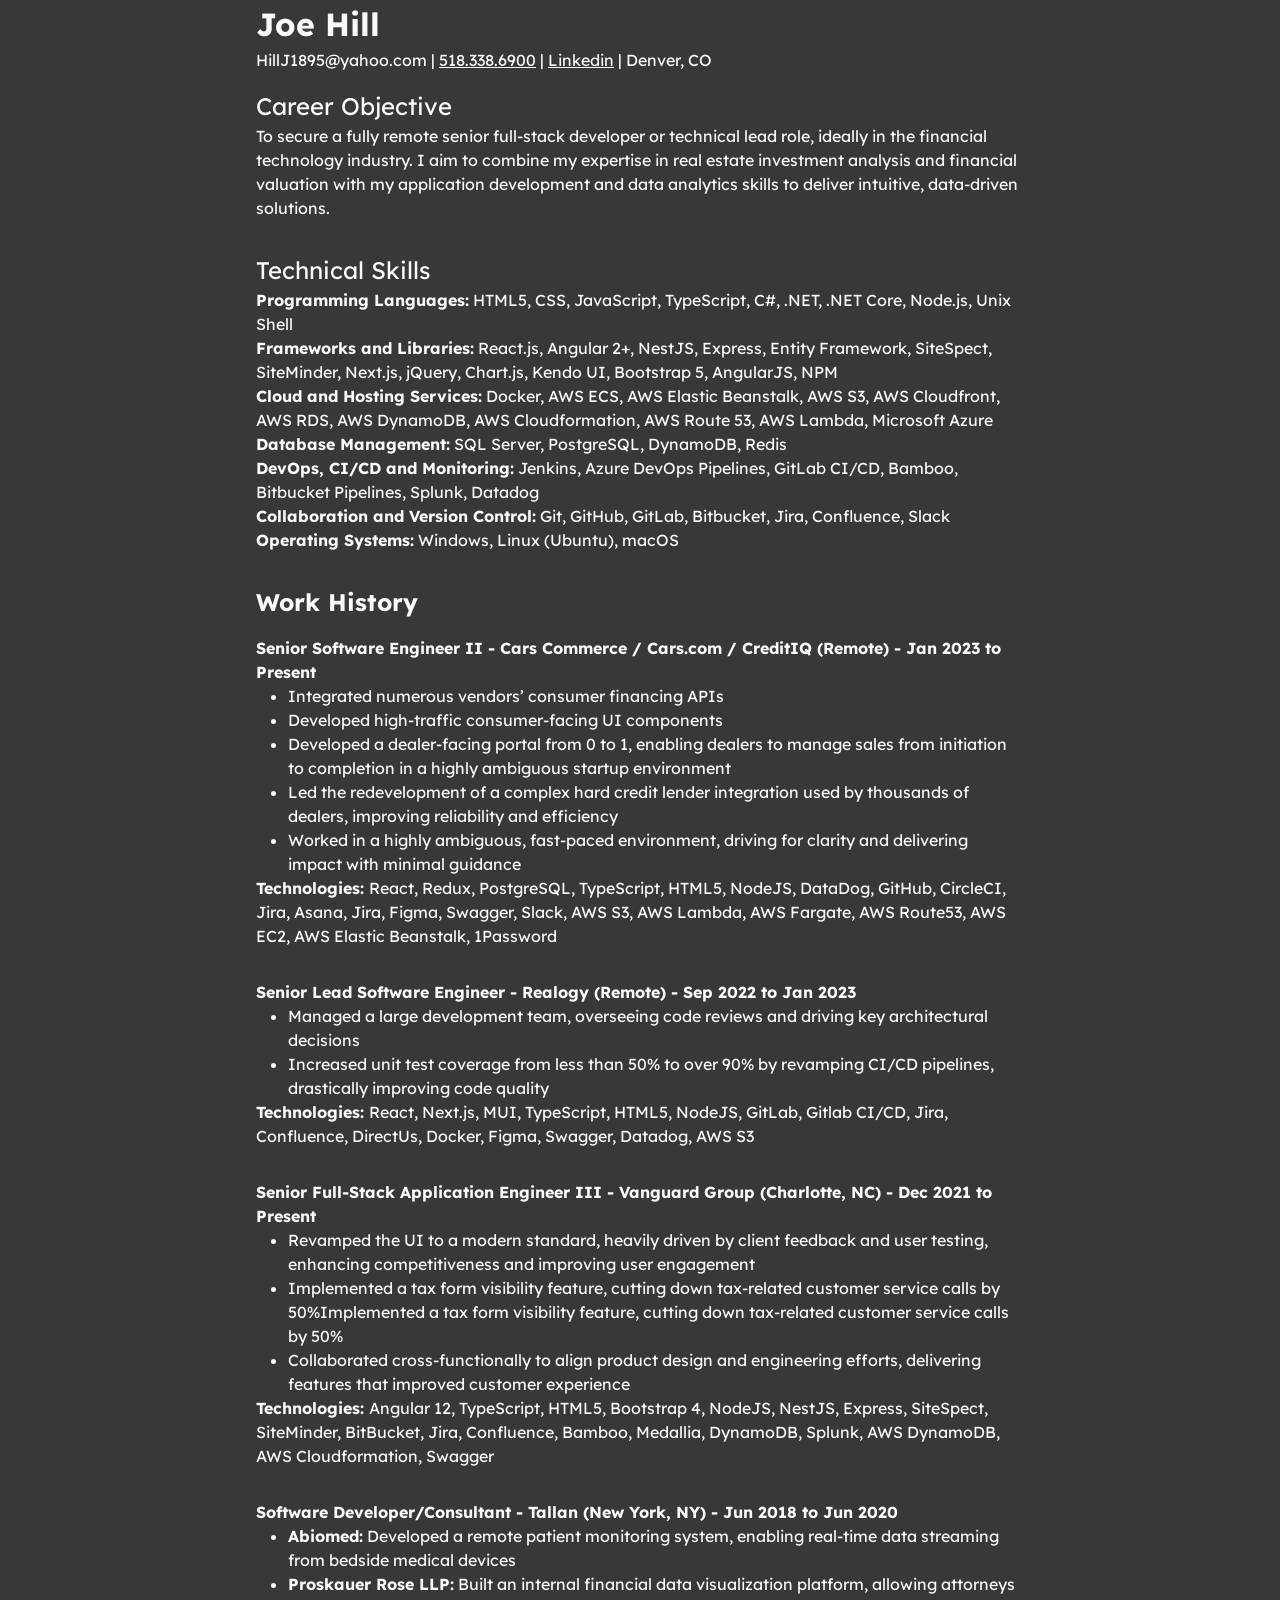
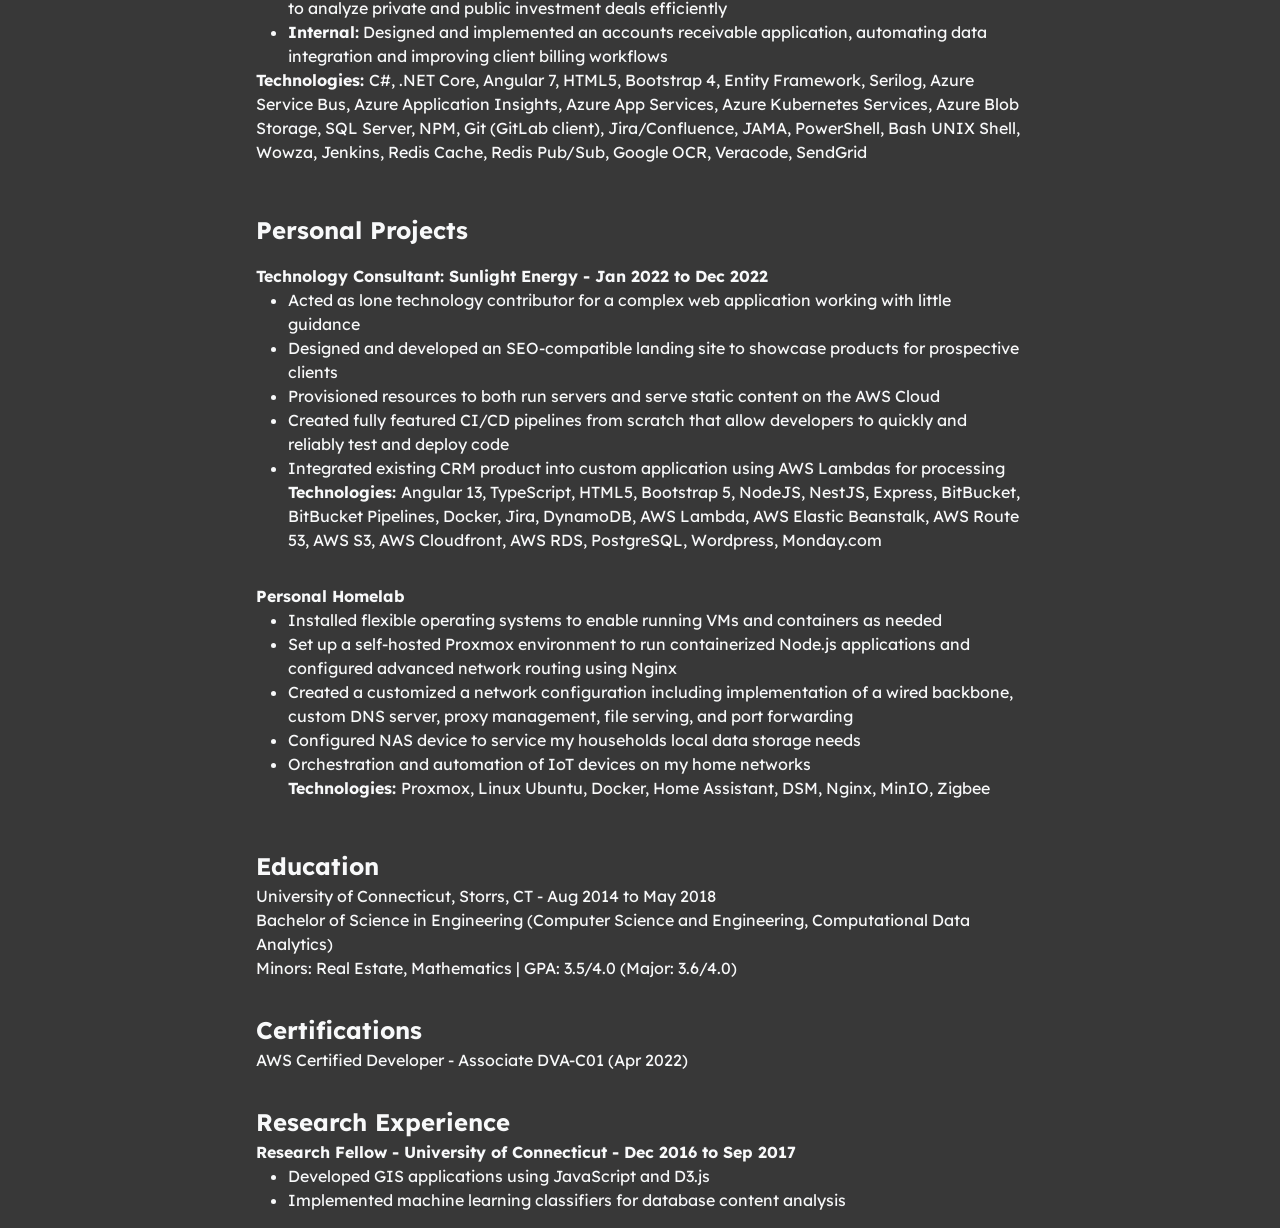
==== src/pages/resume.html @ ba2f5fca "Added resume" ====
<html lang="en">
<head>
    <meta charset="UTF-8">
    <meta name="viewport" content="width=device-width, initial-scale=1.0">
    <title>Joe Hill - Resume</title>
    <meta charset="UTF-8">
    <meta content="width=device-width, initial-scale=1" name="viewport" />
    <meta name="keywords" content="home server, personal website, landing page">
    <meta name="author" content="Joe Hill">
    <meta property="og:title" content="Joe Hill">
    <meta property="og:description" content="Welcome to my home server landing page">
    <meta property="og:image" content="thumbnail.jpg">
    <meta property="og:url" content="https://joe-hill.me">
    <meta property="og:type" content="website">

    <link rel="icon" href="../assets/icons/favicon.svg" type="image/x-icon">
    <link rel="stylesheet" type="text/css" href="../index.css"></link>
    <!-- <style>
        body {
            font-family: Arial, sans-serif;
            line-height: 1.6;
            margin: 40px auto;
            max-width: 900px;
            padding: 20px;
            background-color: #f9f9f9;
        }
        h1, div, h3 {
            color: #333;
        }
        h1 {
            text-align: center;
        }
        .contact-info {
            text-align: center;
            margin-bottom: 20px;
        }
        .section {
            margin-bottom: 20px;
        }
        ul {
            list-style-type: square;
            padding-left: 20px;
        }
        .job-title {
            font-weight: bold;
        }
    </style> -->
</head>
<body  class="dark-theme">
  <div class="container">
    <div class="text-xl font-weight-bold">Joe Hill</div>
    <p class="contact">HillJ1895@yahoo.com | <a href="tel:5183386900">518.338.6900</a> | <a href="https://www.linkedin.com/in/joseph-r-hill/" target="_blank">Linkedin</a> | Denver, CO</p>
    
    <div class="py-2">
      <div class="text-lg">Career Objective</div>
      <p>To secure a fully remote senior full-stack developer or technical lead role, ideally in the financial technology industry. I aim to combine my expertise in real estate investment analysis and financial valuation with my application development and data analytics skills to deliver intuitive, data-driven solutions.</p>
    </div>
    
    <div class="py-2">
      <div class="text-lg">Technical Skills</div>
      <p><strong>Programming Languages:</strong> HTML5, CSS, JavaScript, TypeScript, C#, .NET, .NET Core, Node.js, Unix Shell</p>
      <p><strong>Frameworks and Libraries:</strong> React.js, Angular 2+, NestJS, Express, Entity Framework, SiteSpect, SiteMinder, Next.js, jQuery, Chart.js, Kendo UI, Bootstrap 5, AngularJS, NPM</p>
      <p><strong>Cloud and Hosting Services:</strong> Docker, AWS ECS, AWS Elastic Beanstalk, AWS S3, AWS Cloudfront, AWS RDS, AWS DynamoDB, AWS Cloudformation, AWS Route 53, AWS Lambda, Microsoft Azure</p>
      <p><strong>Database Management:</strong> SQL Server, PostgreSQL, DynamoDB, Redis</p>
      <p><strong>DevOps, CI/CD and Monitoring:</strong> Jenkins, Azure DevOps Pipelines, GitLab CI/CD, Bamboo, Bitbucket Pipelines, Splunk, Datadog</p>
      <p><strong>Collaboration and Version Control:</strong> Git, GitHub, GitLab, Bitbucket, Jira, Confluence, Slack</p>
      <p><strong>Operating Systems:</strong> Windows, Linux (Ubuntu), macOS</p>

    </div>
    
    <div class="py-2">
      <div class="text-lg font-weight-bold">Work History</div>

      <div class="py-2">
        <p class="font-weight-bold">Senior Software Engineer II - Cars Commerce / Cars.com / CreditIQ (Remote) - Jan 2023 to Present</p>
        <ul class="ml-3">
          <li>Integrated numerous vendors’ consumer financing APIs</li>
          <li>Developed high-traffic consumer-facing UI components</li>
          <li>Developed a dealer-facing portal from 0 to 1, enabling dealers to manage sales from initiation to completion in a highly ambiguous startup environment</li>
          <li>Led the redevelopment of a complex hard credit lender integration used by thousands of dealers, improving reliability and efficiency</li>
          <li>Worked in a highly ambiguous, fast-paced environment, driving for clarity and delivering impact with minimal guidance</li>
        </ul>
        <p><strong>Technologies: </strong>React, Redux, PostgreSQL, TypeScript, HTML5, NodeJS, DataDog, GitHub, CircleCI, Jira, Asana, Jira, Figma, Swagger, Slack, AWS S3, AWS Lambda, AWS Fargate, AWS Route53, AWS EC2, AWS Elastic Beanstalk, 1Password</p>
      </div>
      
      <div class="py-2">
        <p class="font-weight-bold">Senior Lead Software Engineer - Realogy (Remote) - Sep 2022 to Jan 2023</p>
        <ul class="ml-3">
          <li>Managed a large development team, overseeing code reviews and driving key architectural decisions</li>
          <li>Increased unit test coverage from less than 50% to over 90% by revamping CI/CD pipelines, drastically improving code quality</li>
        </ul>
        <p><strong>Technologies: </strong>React, Next.js, MUI, TypeScript, HTML5, NodeJS, GitLab, Gitlab CI/CD, Jira, Confluence, DirectUs, Docker, Figma, Swagger, Datadog, AWS S3</p>
      </div>
      
      <div class="py-2">
        <p class="font-weight-bold">Senior Full-Stack Application Engineer III - Vanguard Group (Charlotte, NC) - Dec 2021 to Present</p>
        <ul class="ml-3">
          <li>Revamped the UI to a modern standard, heavily driven by client feedback and user testing, enhancing competitiveness and improving user engagement</li>
          <li>Implemented a tax form visibility feature, cutting down tax-related customer service calls by 50%Implemented a tax form visibility feature, cutting down tax-related customer service calls by 50%</li>
          <li>Collaborated cross-functionally to align product design and engineering efforts, delivering features that improved customer experience</li>
        </ul>
        <p><strong>Technologies: </strong>Angular 12, TypeScript, HTML5, Bootstrap 4, NodeJS, NestJS, Express, SiteSpect, SiteMinder, BitBucket, Jira, Confluence, Bamboo, Medallia, DynamoDB, Splunk, AWS DynamoDB, AWS Cloudformation, Swagger</p>
      </div>
      
      <div class="py-2">
        <p class="font-weight-bold">Software Developer/Consultant - Tallan (New York, NY) - Jun 2018 to Jun 2020</p>
        <ul class="ml-3">
          <li><strong>Abiomed:</strong> Developed a remote patient monitoring system, enabling real-time data streaming from bedside medical devices</li>
          <li><strong>Proskauer Rose LLP:</strong> Built an internal financial data visualization platform, allowing attorneys to analyze private and public investment deals efficiently</li>
          <li><strong>Internal:</strong> Designed and implemented an accounts receivable application, automating data integration and improving client billing workflows</li>

        </ul>
        <p><strong>Technologies: </strong>C#, .NET Core, Angular 7, HTML5, Bootstrap 4, Entity Framework, Serilog, Azure Service Bus, Azure Application Insights, Azure App Services, Azure Kubernetes Services, Azure Blob Storage, SQL Server, NPM, Git (GitLab client), Jira/Confluence, JAMA, PowerShell, Bash UNIX Shell, Wowza, Jenkins, Redis Cache, Redis Pub/Sub, Google OCR, Veracode, SendGrid</p>
      </div>
    </div>
    
    <div class="py-2">
      <div class="text-lg font-weight-bold">Personal Projects</div>
      <div class="py-2">
        <p class="font-weight-bold">Technology Consultant: Sunlight Energy - Jan 2022 to Dec 2022</p>
        <ul class="ml-3">
          <li>Acted as lone technology contributor for a complex web application working with little guidance</li>
          <li>Designed and developed an SEO-compatible landing site to showcase products for prospective clients</li>
          <li>Provisioned resources to both run servers and serve static content on the AWS Cloud</li>
          <li>Created fully featured CI/CD pipelines from scratch that allow developers to quickly and reliably test and deploy code</li>
          <li>Integrated existing CRM product into custom application using AWS Lambdas for processing</li>
          <p><strong>Technologies: </strong>Angular 13, TypeScript, HTML5, Bootstrap 5, NodeJS, NestJS, Express, BitBucket, BitBucket Pipelines, Docker, Jira, DynamoDB, AWS Lambda, AWS Elastic Beanstalk, AWS Route 53, AWS S3, AWS Cloudfront, AWS RDS, PostgreSQL, Wordpress, Monday.com</p>
        </ul>
      </div>
      
      <div class="py-2">
        <p class="font-weight-bold">Personal Homelab</p>
        <ul class="ml-3">
          <li>Installed flexible operating systems to enable running VMs and containers as needed</li>
          <li>Set up a self-hosted Proxmox environment to run containerized Node.js applications and configured advanced network routing using Nginx</li>
          <li>Created a customized a network configuration including implementation of a wired backbone, custom DNS server, proxy management, file serving, and port forwarding</li>
          <li>Configured NAS device to service my households local data storage needs</li>
          <li>Orchestration and automation of IoT devices on my home networks</li>
          <p><strong>Technologies: </strong>Proxmox, Linux Ubuntu, Docker, Home Assistant, DSM, Nginx, MinIO, Zigbee</p>
        </ul>
      </div>
    </div>
    
    <div class="py-2">
      <div class="text-lg font-weight-bold">Education</div>
      <p>University of Connecticut, Storrs, CT - Aug 2014 to May 2018</p>
      <p>Bachelor of Science in Engineering (Computer Science and Engineering, Computational Data Analytics)</p>
      <p>Minors: Real Estate, Mathematics | GPA: 3.5/4.0 (Major: 3.6/4.0)</p>
    </div>
    
    <div class="py-2">
      <div class="text-lg font-weight-bold">Certifications</div>
      <p>AWS Certified Developer - Associate DVA-C01 (Apr 2022)</p>
    </div>
    
    <div class="py-2">
      <div class="text-lg font-weight-bold">Research Experience</div>
      <p class="font-weight-bold">Research Fellow - University of Connecticut - Dec 2016 to Sep 2017</p>
      <ul class="ml-3">
        <li>Developed GIS applications using JavaScript and D3.js</li>
        <li>Implemented machine learning classifiers for database content analysis</li>
      </ul>
    </div>

  </div>
</body>
</html>
---- src/index.css ----
@import url('./styles/variables.css');
@import url('./styles/text.css');
@import url('./styles/spacing.css');
@import url('./styles/display.css');

/*#region Globals*/
* {
  box-sizing: border-box;
  margin: 0;
  padding: 0;
}
body {
  font-family: 'Lexend', sans-serif;
  font-size: var(--font-size-3);
  font-weight: var(--font-weight-normal);
  line-height: 1.5;
}
/*#endregion Globals*/

/*#region Theme*/
.light-theme {
  background-color: var(--background-light);
  color: var(--text-light);
}
.dark-theme {
  background-color: var(--background-dark);
  color: var(--text-dark);
}

/*#region Custom TODO: Genericize*/

.profile-img {
  width: 250px;
  height: 250px;
  border-radius: 50%;
  float: right;
}

@media (max-width: 768px) {
  .profile-img {
    width: 100px;
    height: 100px;
  }
}


/*$endregion Custom*/
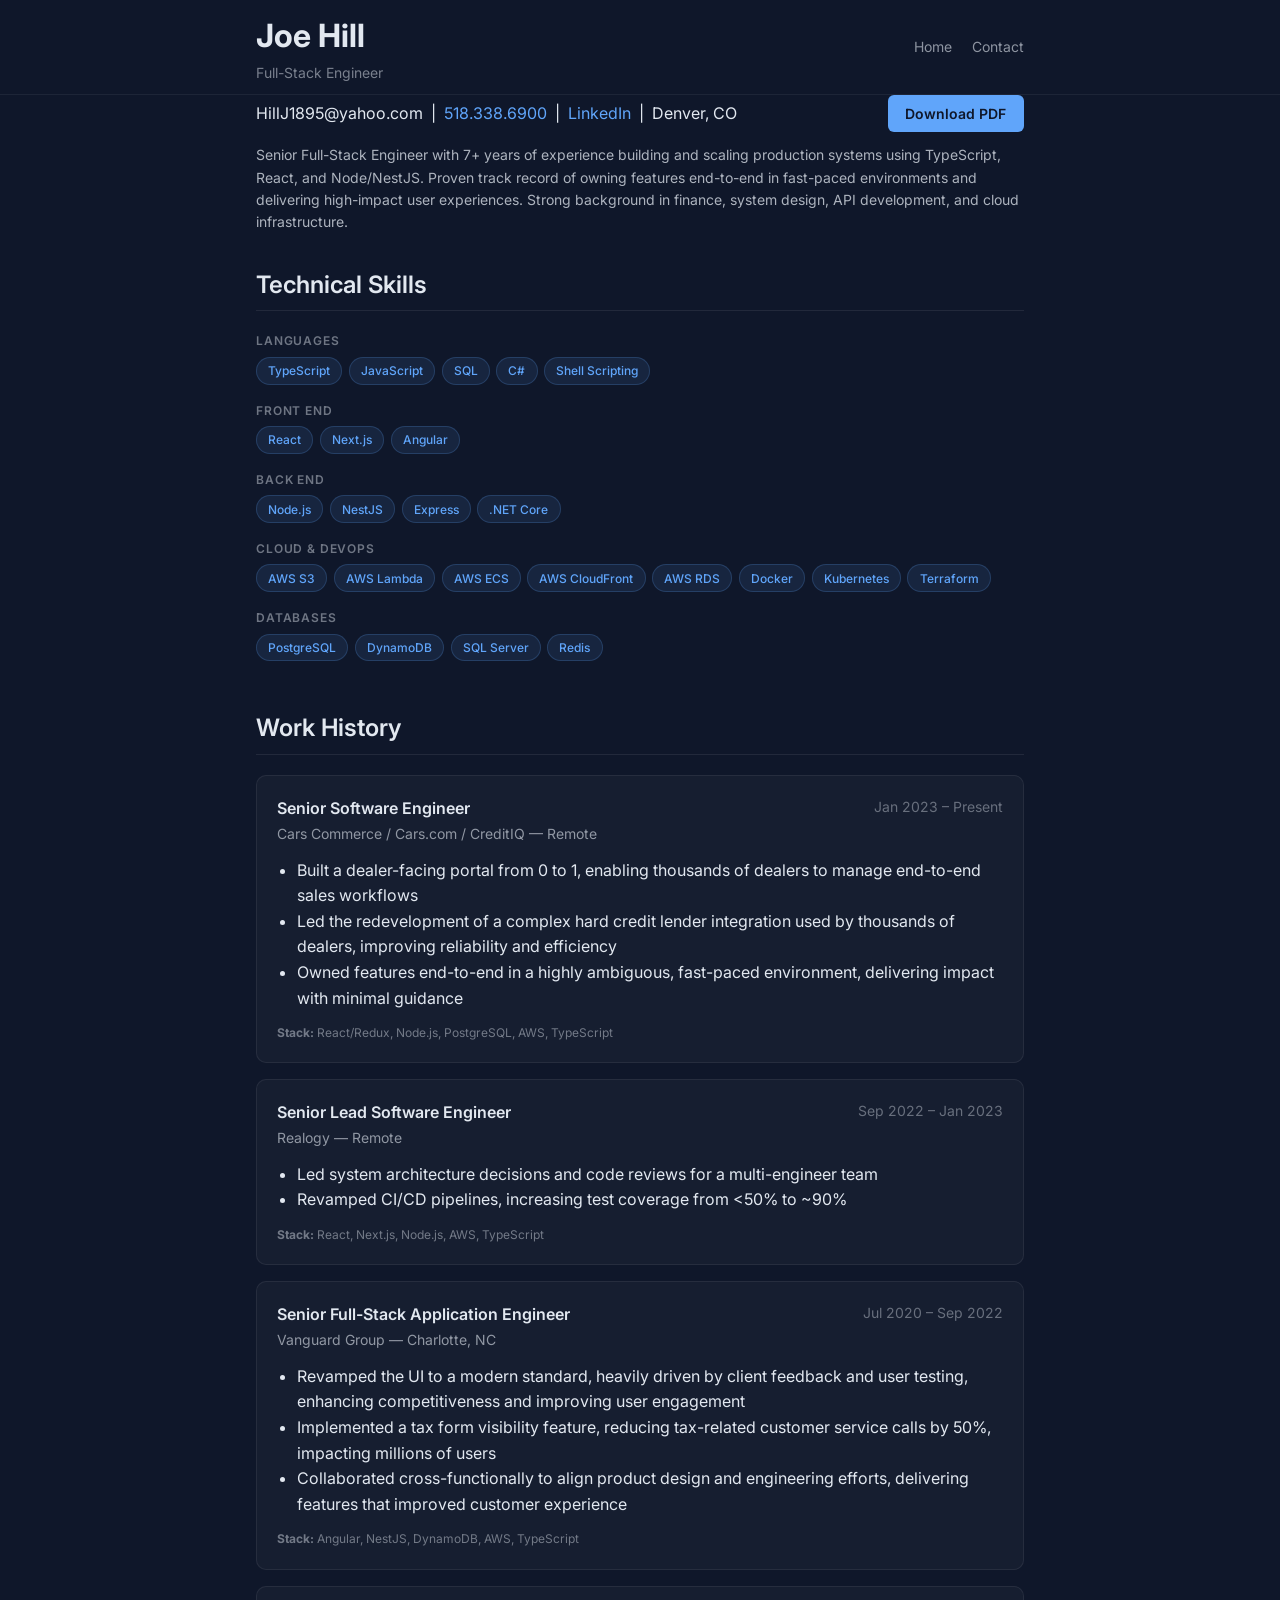
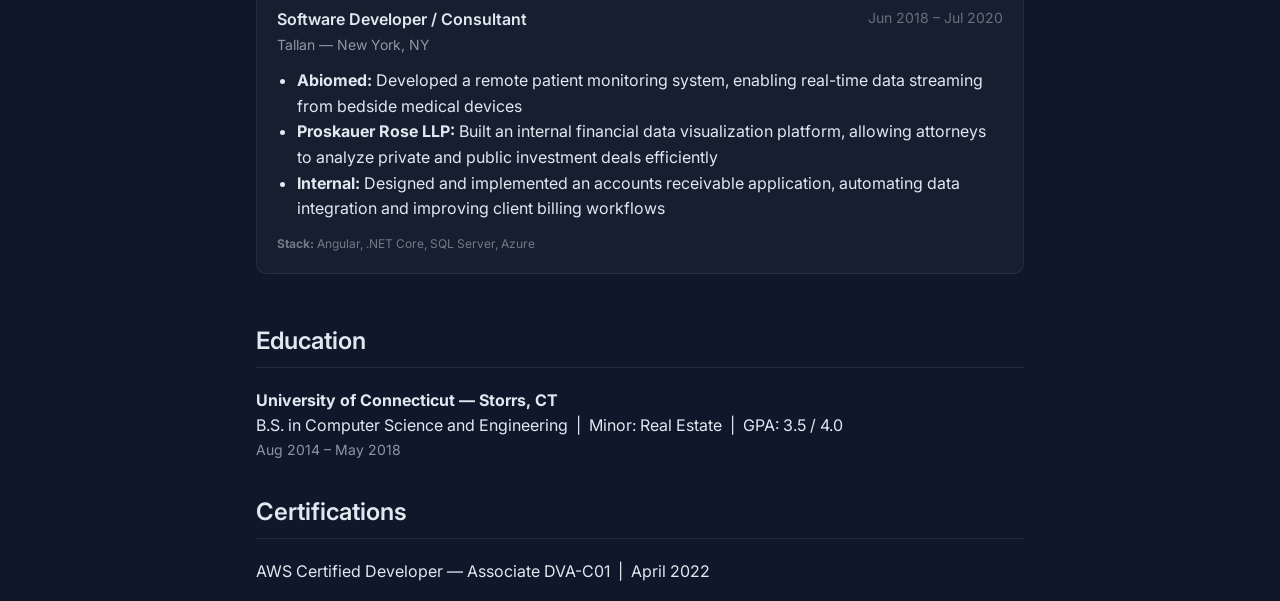
==== commit 7e90d6b3: "Revamping personal website and moving to AWS" ====
--- a/src/pages/resume.html
+++ b/src/pages/resume.html
@@ -1,167 +1,194 @@
+<!DOCTYPE html>
 <html lang="en">
 <head>
-    <meta charset="UTF-8">
-    <meta name="viewport" content="width=device-width, initial-scale=1.0">
-    <title>Joe Hill - Resume</title>
-    <meta charset="UTF-8">
-    <meta content="width=device-width, initial-scale=1" name="viewport" />
-    <meta name="keywords" content="home server, personal website, landing page">
-    <meta name="author" content="Joe Hill">
-    <meta property="og:title" content="Joe Hill">
-    <meta property="og:description" content="Welcome to my home server landing page">
-    <meta property="og:image" content="thumbnail.jpg">
-    <meta property="og:url" content="https://joe-hill.me">
-    <meta property="og:type" content="website">
+  <meta charset="UTF-8">
+  <meta name="viewport" content="width=device-width, initial-scale=1.0">
+  <title>Joe Hill — Resume</title>
+  <meta name="author" content="Joe Hill">
+  <meta property="og:title" content="Joe Hill — Resume">
+  <meta property="og:description" content="Senior Full-Stack Engineer — TypeScript, React, Node.js, AWS">
+  <meta property="og:url" content="https://joe-hill.me/pages/resume.html">
+  <meta property="og:type" content="website">
 
-    <link rel="icon" href="../assets/icons/favicon.svg" type="image/x-icon">
-    <link rel="stylesheet" type="text/css" href="../index.css"></link>
-    <!-- <style>
-        body {
-            font-family: Arial, sans-serif;
-            line-height: 1.6;
-            margin: 40px auto;
-            max-width: 900px;
-            padding: 20px;
-            background-color: #f9f9f9;
-        }
-        h1, div, h3 {
-            color: #333;
-        }
-        h1 {
-            text-align: center;
-        }
-        .contact-info {
-            text-align: center;
-            margin-bottom: 20px;
-        }
-        .section {
-            margin-bottom: 20px;
-        }
-        ul {
-            list-style-type: square;
-            padding-left: 20px;
-        }
-        .job-title {
-            font-weight: bold;
-        }
-    </style> -->
+  <link rel="preconnect" href="https://fonts.googleapis.com">
+  <link rel="preconnect" href="https://fonts.gstatic.com" crossorigin>
+  <link href="https://fonts.googleapis.com/css2?family=Inter:wght@300;400;500;600;700&display=swap" rel="stylesheet">
+  <link rel="icon" href="../assets/icons/favicon.svg" type="image/svg+xml">
+  <link rel="stylesheet" href="../index.css">
 </head>
-<body  class="dark-theme">
-  <div class="container">
-    <div class="text-xl font-weight-bold">Joe Hill</div>
-    <p class="contact">HillJ1895@yahoo.com | <a href="tel:5183386900">518.338.6900</a> | <a href="https://www.linkedin.com/in/joseph-r-hill/" target="_blank">Linkedin</a> | Denver, CO</p>
-    
-    <div class="py-2">
-      <div class="text-lg">Career Objective</div>
-      <p>To secure a fully remote senior full-stack developer or technical lead role, ideally in the financial technology industry. I aim to combine my expertise in real estate investment analysis and financial valuation with my application development and data analytics skills to deliver intuitive, data-driven solutions.</p>
+<body>
+
+  <!--ENV_BANNER-->
+
+  <header class="position-sticky top-0 z-index-1000 header">
+    <div class="d-flex justify-content-between align-items-center mx-auto header-content">
+      <div>
+        <div class="text-xl font-weight-bold">Joe Hill</div>
+        <div class="header-subtitle">Full-Stack Engineer</div>
+      </div>
+      <nav class="d-flex align-items-center" style="gap: 1.25rem">
+        <ul class="d-flex align-items-center list-style-none" style="gap: 1.25rem">
+          <li><a href="../index.html" class="nav-link">Home</a></li>
+          <li><a href="mailto:HillJ1895@yahoo.com" class="nav-link">Contact</a></li>
+        </ul>
+      </nav>
     </div>
-    
-    <div class="py-2">
-      <div class="text-lg">Technical Skills</div>
-      <p><strong>Programming Languages:</strong> HTML5, CSS, JavaScript, TypeScript, C#, .NET, .NET Core, Node.js, Unix Shell</p>
-      <p><strong>Frameworks and Libraries:</strong> React.js, Angular 2+, NestJS, Express, Entity Framework, SiteSpect, SiteMinder, Next.js, jQuery, Chart.js, Kendo UI, Bootstrap 5, AngularJS, NPM</p>
-      <p><strong>Cloud and Hosting Services:</strong> Docker, AWS ECS, AWS Elastic Beanstalk, AWS S3, AWS Cloudfront, AWS RDS, AWS DynamoDB, AWS Cloudformation, AWS Route 53, AWS Lambda, Microsoft Azure</p>
-      <p><strong>Database Management:</strong> SQL Server, PostgreSQL, DynamoDB, Redis</p>
-      <p><strong>DevOps, CI/CD and Monitoring:</strong> Jenkins, Azure DevOps Pipelines, GitLab CI/CD, Bamboo, Bitbucket Pipelines, Splunk, Datadog</p>
-      <p><strong>Collaboration and Version Control:</strong> Git, GitHub, GitLab, Bitbucket, Jira, Confluence, Slack</p>
-      <p><strong>Operating Systems:</strong> Windows, Linux (Ubuntu), macOS</p>
+  </header>
 
-    </div>
-    
-    <div class="py-2">
-      <div class="text-lg font-weight-bold">Work History</div>
+  <main class="container py-3">
 
-      <div class="py-2">
-        <p class="font-weight-bold">Senior Software Engineer II - Cars Commerce / Cars.com / CreditIQ (Remote) - Jan 2023 to Present</p>
-        <ul class="ml-3">
-          <li>Integrated numerous vendors’ consumer financing APIs</li>
-          <li>Developed high-traffic consumer-facing UI components</li>
-          <li>Developed a dealer-facing portal from 0 to 1, enabling dealers to manage sales from initiation to completion in a highly ambiguous startup environment</li>
+    <!-- Contact -->
+    <section class="fade-in mb-2">
+      <div class="d-flex justify-content-between align-items-center flex-wrap" style="gap: 0.75rem; margin-bottom: 0.75rem">
+        <p>HillJ1895@yahoo.com &nbsp;|&nbsp; <a href="tel:5183386900">518.338.6900</a> &nbsp;|&nbsp; <a href="https://www.linkedin.com/in/joseph-r-hill/" target="_blank">LinkedIn</a> &nbsp;|&nbsp; Denver, CO</p>
+        <a href="../assets/joe-hill-resume.pdf" download="Joe Hill - Resume.pdf" class="btn-primary" style="white-space: nowrap">Download PDF</a>
+      </div>
+      <p class="mt-1" style="opacity: 0.75; font-size: var(--font-size-sm);">Senior Full-Stack Engineer with 7+ years of experience building and scaling production systems using TypeScript, React, and Node/NestJS. Proven track record of owning features end-to-end in fast-paced environments and delivering high-impact user experiences. Strong background in finance, system design, API development, and cloud infrastructure.</p>
+    </section>
+
+    <!-- Skills -->
+    <section class="py-2 fade-in">
+      <div class="section-title">Technical Skills</div>
+
+      <div class="badge-group">
+        <div class="badge-group-label">Languages</div>
+        <div class="badge-list">
+          <span class="badge">TypeScript</span>
+          <span class="badge">JavaScript</span>
+          <span class="badge">SQL</span>
+          <span class="badge">C#</span>
+          <span class="badge">Shell Scripting</span>
+        </div>
+      </div>
+
+      <div class="badge-group">
+        <div class="badge-group-label">Front End</div>
+        <div class="badge-list">
+          <span class="badge">React</span>
+          <span class="badge">Next.js</span>
+          <span class="badge">Angular</span>
+        </div>
+      </div>
+
+      <div class="badge-group">
+        <div class="badge-group-label">Back End</div>
+        <div class="badge-list">
+          <span class="badge">Node.js</span>
+          <span class="badge">NestJS</span>
+          <span class="badge">Express</span>
+          <span class="badge">.NET Core</span>
+        </div>
+      </div>
+
+      <div class="badge-group">
+        <div class="badge-group-label">Cloud &amp; DevOps</div>
+        <div class="badge-list">
+          <span class="badge">AWS S3</span>
+          <span class="badge">AWS Lambda</span>
+          <span class="badge">AWS ECS</span>
+          <span class="badge">AWS CloudFront</span>
+          <span class="badge">AWS RDS</span>
+          <span class="badge">Docker</span>
+          <span class="badge">Kubernetes</span>
+          <span class="badge">Terraform</span>
+        </div>
+      </div>
+
+      <div class="badge-group">
+        <div class="badge-group-label">Databases</div>
+        <div class="badge-list">
+          <span class="badge">PostgreSQL</span>
+          <span class="badge">DynamoDB</span>
+          <span class="badge">SQL Server</span>
+          <span class="badge">Redis</span>
+        </div>
+      </div>
+    </section>
+
+    <!-- Work History -->
+    <section class="py-2 fade-in">
+      <div class="section-title">Work History</div>
+
+      <div class="card">
+        <div class="job-header">
+          <div>
+            <div class="job-title-text">Senior Software Engineer</div>
+            <div class="job-company">Cars Commerce / Cars.com / CreditIQ &mdash; Remote</div>
+          </div>
+          <div class="job-meta">Jan 2023 &ndash; Present</div>
+        </div>
+        <ul>
+          <li>Built a dealer-facing portal from 0 to 1, enabling thousands of dealers to manage end-to-end sales workflows</li>
           <li>Led the redevelopment of a complex hard credit lender integration used by thousands of dealers, improving reliability and efficiency</li>
-          <li>Worked in a highly ambiguous, fast-paced environment, driving for clarity and delivering impact with minimal guidance</li>
+          <li>Owned features end-to-end in a highly ambiguous, fast-paced environment, delivering impact with minimal guidance</li>
         </ul>
-        <p><strong>Technologies: </strong>React, Redux, PostgreSQL, TypeScript, HTML5, NodeJS, DataDog, GitHub, CircleCI, Jira, Asana, Jira, Figma, Swagger, Slack, AWS S3, AWS Lambda, AWS Fargate, AWS Route53, AWS EC2, AWS Elastic Beanstalk, 1Password</p>
+        <p class="job-stack"><strong>Stack:</strong> React/Redux, Node.js, PostgreSQL, AWS, TypeScript</p>
       </div>
-      
-      <div class="py-2">
-        <p class="font-weight-bold">Senior Lead Software Engineer - Realogy (Remote) - Sep 2022 to Jan 2023</p>
-        <ul class="ml-3">
-          <li>Managed a large development team, overseeing code reviews and driving key architectural decisions</li>
-          <li>Increased unit test coverage from less than 50% to over 90% by revamping CI/CD pipelines, drastically improving code quality</li>
+
+      <div class="card">
+        <div class="job-header">
+          <div>
+            <div class="job-title-text">Senior Lead Software Engineer</div>
+            <div class="job-company">Realogy &mdash; Remote</div>
+          </div>
+          <div class="job-meta">Sep 2022 &ndash; Jan 2023</div>
+        </div>
+        <ul>
+          <li>Led system architecture decisions and code reviews for a multi-engineer team</li>
+          <li>Revamped CI/CD pipelines, increasing test coverage from &lt;50% to ~90%</li>
         </ul>
-        <p><strong>Technologies: </strong>React, Next.js, MUI, TypeScript, HTML5, NodeJS, GitLab, Gitlab CI/CD, Jira, Confluence, DirectUs, Docker, Figma, Swagger, Datadog, AWS S3</p>
+        <p class="job-stack"><strong>Stack:</strong> React, Next.js, Node.js, AWS, TypeScript</p>
       </div>
-      
-      <div class="py-2">
-        <p class="font-weight-bold">Senior Full-Stack Application Engineer III - Vanguard Group (Charlotte, NC) - Dec 2021 to Present</p>
-        <ul class="ml-3">
+
+      <div class="card">
+        <div class="job-header">
+          <div>
+            <div class="job-title-text">Senior Full-Stack Application Engineer</div>
+            <div class="job-company">Vanguard Group &mdash; Charlotte, NC</div>
+          </div>
+          <div class="job-meta">Jul 2020 &ndash; Sep 2022</div>
+        </div>
+        <ul>
           <li>Revamped the UI to a modern standard, heavily driven by client feedback and user testing, enhancing competitiveness and improving user engagement</li>
-          <li>Implemented a tax form visibility feature, cutting down tax-related customer service calls by 50%Implemented a tax form visibility feature, cutting down tax-related customer service calls by 50%</li>
+          <li>Implemented a tax form visibility feature, reducing tax-related customer service calls by 50%, impacting millions of users</li>
           <li>Collaborated cross-functionally to align product design and engineering efforts, delivering features that improved customer experience</li>
         </ul>
-        <p><strong>Technologies: </strong>Angular 12, TypeScript, HTML5, Bootstrap 4, NodeJS, NestJS, Express, SiteSpect, SiteMinder, BitBucket, Jira, Confluence, Bamboo, Medallia, DynamoDB, Splunk, AWS DynamoDB, AWS Cloudformation, Swagger</p>
+        <p class="job-stack"><strong>Stack:</strong> Angular, NestJS, DynamoDB, AWS, TypeScript</p>
       </div>
-      
-      <div class="py-2">
-        <p class="font-weight-bold">Software Developer/Consultant - Tallan (New York, NY) - Jun 2018 to Jun 2020</p>
-        <ul class="ml-3">
+
+      <div class="card">
+        <div class="job-header">
+          <div>
+            <div class="job-title-text">Software Developer / Consultant</div>
+            <div class="job-company">Tallan &mdash; New York, NY</div>
+          </div>
+          <div class="job-meta">Jun 2018 &ndash; Jul 2020</div>
+        </div>
+        <ul>
           <li><strong>Abiomed:</strong> Developed a remote patient monitoring system, enabling real-time data streaming from bedside medical devices</li>
           <li><strong>Proskauer Rose LLP:</strong> Built an internal financial data visualization platform, allowing attorneys to analyze private and public investment deals efficiently</li>
           <li><strong>Internal:</strong> Designed and implemented an accounts receivable application, automating data integration and improving client billing workflows</li>
+        </ul>
+        <p class="job-stack"><strong>Stack:</strong> Angular, .NET Core, SQL Server, Azure</p>
+      </div>
+    </section>
 
-        </ul>
-        <p><strong>Technologies: </strong>C#, .NET Core, Angular 7, HTML5, Bootstrap 4, Entity Framework, Serilog, Azure Service Bus, Azure Application Insights, Azure App Services, Azure Kubernetes Services, Azure Blob Storage, SQL Server, NPM, Git (GitLab client), Jira/Confluence, JAMA, PowerShell, Bash UNIX Shell, Wowza, Jenkins, Redis Cache, Redis Pub/Sub, Google OCR, Veracode, SendGrid</p>
-      </div>
-    </div>
-    
-    <div class="py-2">
-      <div class="text-lg font-weight-bold">Personal Projects</div>
-      <div class="py-2">
-        <p class="font-weight-bold">Technology Consultant: Sunlight Energy - Jan 2022 to Dec 2022</p>
-        <ul class="ml-3">
-          <li>Acted as lone technology contributor for a complex web application working with little guidance</li>
-          <li>Designed and developed an SEO-compatible landing site to showcase products for prospective clients</li>
-          <li>Provisioned resources to both run servers and serve static content on the AWS Cloud</li>
-          <li>Created fully featured CI/CD pipelines from scratch that allow developers to quickly and reliably test and deploy code</li>
-          <li>Integrated existing CRM product into custom application using AWS Lambdas for processing</li>
-          <p><strong>Technologies: </strong>Angular 13, TypeScript, HTML5, Bootstrap 5, NodeJS, NestJS, Express, BitBucket, BitBucket Pipelines, Docker, Jira, DynamoDB, AWS Lambda, AWS Elastic Beanstalk, AWS Route 53, AWS S3, AWS Cloudfront, AWS RDS, PostgreSQL, Wordpress, Monday.com</p>
-        </ul>
-      </div>
-      
-      <div class="py-2">
-        <p class="font-weight-bold">Personal Homelab</p>
-        <ul class="ml-3">
-          <li>Installed flexible operating systems to enable running VMs and containers as needed</li>
-          <li>Set up a self-hosted Proxmox environment to run containerized Node.js applications and configured advanced network routing using Nginx</li>
-          <li>Created a customized a network configuration including implementation of a wired backbone, custom DNS server, proxy management, file serving, and port forwarding</li>
-          <li>Configured NAS device to service my households local data storage needs</li>
-          <li>Orchestration and automation of IoT devices on my home networks</li>
-          <p><strong>Technologies: </strong>Proxmox, Linux Ubuntu, Docker, Home Assistant, DSM, Nginx, MinIO, Zigbee</p>
-        </ul>
-      </div>
-    </div>
-    
-    <div class="py-2">
-      <div class="text-lg font-weight-bold">Education</div>
-      <p>University of Connecticut, Storrs, CT - Aug 2014 to May 2018</p>
-      <p>Bachelor of Science in Engineering (Computer Science and Engineering, Computational Data Analytics)</p>
-      <p>Minors: Real Estate, Mathematics | GPA: 3.5/4.0 (Major: 3.6/4.0)</p>
-    </div>
-    
-    <div class="py-2">
-      <div class="text-lg font-weight-bold">Certifications</div>
-      <p>AWS Certified Developer - Associate DVA-C01 (Apr 2022)</p>
-    </div>
-    
-    <div class="py-2">
-      <div class="text-lg font-weight-bold">Research Experience</div>
-      <p class="font-weight-bold">Research Fellow - University of Connecticut - Dec 2016 to Sep 2017</p>
-      <ul class="ml-3">
-        <li>Developed GIS applications using JavaScript and D3.js</li>
-        <li>Implemented machine learning classifiers for database content analysis</li>
-      </ul>
-    </div>
+    <!-- Education -->
+    <section class="py-2 fade-in">
+      <div class="section-title">Education</div>
+      <p class="font-weight-bold">University of Connecticut &mdash; Storrs, CT</p>
+      <p>B.S. in Computer Science and Engineering &nbsp;|&nbsp; Minor: Real Estate &nbsp;|&nbsp; GPA: 3.5 / 4.0</p>
+      <p style="opacity: 0.6; font-size: var(--font-size-sm)">Aug 2014 &ndash; May 2018</p>
+    </section>
 
-  </div>
+    <!-- Certifications -->
+    <section class="py-2 fade-in">
+      <div class="section-title">Certifications</div>
+      <p>AWS Certified Developer &mdash; Associate DVA-C01 &nbsp;|&nbsp; April 2022</p>
+    </section>
+
+  </main>
+
+  <script src="../index.js"></script>
 </body>
 </html>
--- a/src/index.css
+++ b/src/index.css
@@ -10,38 +10,230 @@
   padding: 0;
 }
 body {
-  font-family: 'Lexend', sans-serif;
-  font-size: var(--font-size-3);
+  font-family: 'Inter', sans-serif;
+  font-size: var(--font-size-md);
   font-weight: var(--font-weight-normal);
-  line-height: 1.5;
-}
-/*#endregion Globals*/
-
-/*#region Theme*/
-.light-theme {
-  background-color: var(--background-light);
-  color: var(--text-light);
-}
-.dark-theme {
+  line-height: 1.6;
   background-color: var(--background-dark);
   color: var(--text-dark);
 }
-
-/*#region Custom TODO: Genericize*/
-
+a {
+  color: var(--color-primary);
+  text-decoration: none;
+}
+a:hover {
+  text-decoration: underline;
+}
+ul {
+  padding-left: 1.25rem;
+}
+/*#endregion Globals*/
+
+/*#region Environment Banner*/
+.env-banner {
+  background-color: rgba(96, 165, 250, 0.15);
+  color: var(--text-dark);
+  border-bottom: 1px solid rgba(96, 165, 250, 0.25);
+  text-align: center;
+  padding: 0.35rem 1rem;
+  font-size: var(--font-size-sm);
+}
+.env-banner a {
+  color: var(--color-primary);
+  font-weight: var(--font-weight-semibold);
+  text-decoration: underline;
+}
+/*#endregion Environment Banner*/
+
+/*#region Header*/
+.header {
+  background: var(--background-dark);
+  border-bottom: 1px solid rgba(255, 255, 255, 0.06);
+}
+.header-content {
+  max-width: var(--container-max-width);
+  width: 100%;
+  padding: 0.6rem 1rem;
+}
+.header-subtitle {
+  font-size: var(--font-size-sm);
+  opacity: 0.5;
+  margin-top: 0.1rem;
+}
+.nav-link {
+  color: inherit;
+  text-decoration: none;
+  font-size: var(--font-size-sm);
+  opacity: 0.6;
+  transition: opacity 0.2s;
+}
+.nav-link:hover {
+  opacity: 1;
+  text-decoration: none;
+}
+/*#endregion Header*/
+
+/*#region Profile Section*/
+.profile-section {
+  display: flex;
+  gap: 2rem;
+  align-items: flex-start;
+  margin-bottom: 2rem;
+}
+.profile-text {
+  flex: 1;
+}
 .profile-img {
-  width: 250px;
-  height: 250px;
+  width: 180px;
+  height: 180px;
   border-radius: 50%;
-  float: right;
-}
-
-@media (max-width: 768px) {
+  object-fit: cover;
+  border: 2px solid rgba(96, 165, 250, 0.4);
+  flex-shrink: 0;
+}
+@media (max-width: 576px) {
+  .profile-section {
+    flex-direction: column;
+    align-items: center;
+    text-align: center;
+  }
   .profile-img {
-    width: 100px;
-    height: 100px;
+    width: 120px;
+    height: 120px;
   }
 }
-
-
-/*$endregion Custom*/+/*#endregion Profile Section*/
+
+/*#region Buttons*/
+.btn-primary {
+  display: inline-block;
+  padding: 0.45rem 1.1rem;
+  background-color: var(--color-primary);
+  color: #0f172a;
+  border-radius: 6px;
+  font-size: var(--font-size-sm);
+  font-weight: var(--font-weight-semibold);
+  text-decoration: none;
+  transition: opacity 0.2s;
+}
+.btn-primary:hover {
+  opacity: 0.85;
+  text-decoration: none;
+}
+.btn-outline {
+  display: inline-block;
+  padding: 0.45rem 1.1rem;
+  border: 1px solid rgba(255, 255, 255, 0.2);
+  color: inherit;
+  border-radius: 6px;
+  font-size: var(--font-size-sm);
+  opacity: 0.7;
+  text-decoration: none;
+  transition: opacity 0.2s, border-color 0.2s;
+}
+.btn-outline:hover {
+  opacity: 1;
+  border-color: rgba(255, 255, 255, 0.4);
+  text-decoration: none;
+}
+.cta-links {
+  display: flex;
+  flex-wrap: wrap;
+  gap: 0.75rem;
+  margin-top: 1.25rem;
+}
+/*#endregion Buttons*/
+
+/*#region Section*/
+.section-title {
+  font-size: var(--font-size-lg);
+  font-weight: var(--font-weight-semibold);
+  padding-bottom: 0.4rem;
+  margin-bottom: 1.25rem;
+  border-bottom: 1px solid rgba(255, 255, 255, 0.08);
+}
+/*#endregion Section*/
+
+/*#region Skill Badges*/
+.badge-group {
+  margin-bottom: 1rem;
+}
+.badge-group-label {
+  font-size: var(--font-size-xs);
+  font-weight: var(--font-weight-semibold);
+  text-transform: uppercase;
+  letter-spacing: 0.07em;
+  opacity: 0.45;
+  margin-bottom: 0.4rem;
+}
+.badge-list {
+  display: flex;
+  flex-wrap: wrap;
+  gap: 0.4rem;
+}
+.badge {
+  display: inline-block;
+  padding: 0.2rem 0.7rem;
+  border-radius: 999px;
+  font-size: var(--font-size-xs);
+  font-weight: 500;
+  background-color: rgba(96, 165, 250, 0.1);
+  color: var(--color-primary);
+  border: 1px solid rgba(96, 165, 250, 0.2);
+}
+/*#endregion Skill Badges*/
+
+/*#region Work Cards*/
+.card {
+  background-color: rgba(255, 255, 255, 0.03);
+  border: 1px solid rgba(255, 255, 255, 0.07);
+  border-radius: 10px;
+  padding: 1.25rem;
+  margin-bottom: 1rem;
+  transition: border-color 0.2s, background-color 0.2s;
+}
+.card:hover {
+  background-color: rgba(255, 255, 255, 0.05);
+  border-color: rgba(96, 165, 250, 0.3);
+}
+.job-header {
+  display: flex;
+  justify-content: space-between;
+  align-items: flex-start;
+  flex-wrap: wrap;
+  gap: 0.25rem;
+  margin-bottom: 0.75rem;
+}
+.job-title-text {
+  font-weight: var(--font-weight-semibold);
+  font-size: var(--font-size-md);
+}
+.job-company {
+  opacity: 0.6;
+  font-size: var(--font-size-sm);
+  margin-top: 0.1rem;
+}
+.job-meta {
+  text-align: right;
+  font-size: var(--font-size-sm);
+  opacity: 0.4;
+  flex-shrink: 0;
+}
+.job-stack {
+  margin-top: 0.75rem;
+  font-size: var(--font-size-xs);
+  opacity: 0.45;
+}
+/*#endregion Work Cards*/
+
+/*#region Animations*/
+.fade-in {
+  opacity: 0;
+  transform: translateY(16px);
+  transition: opacity 0.5s ease, transform 0.5s ease;
+}
+.fade-in.visible {
+  opacity: 1;
+  transform: translateY(0);
+}
+/*#endregion Animations*/
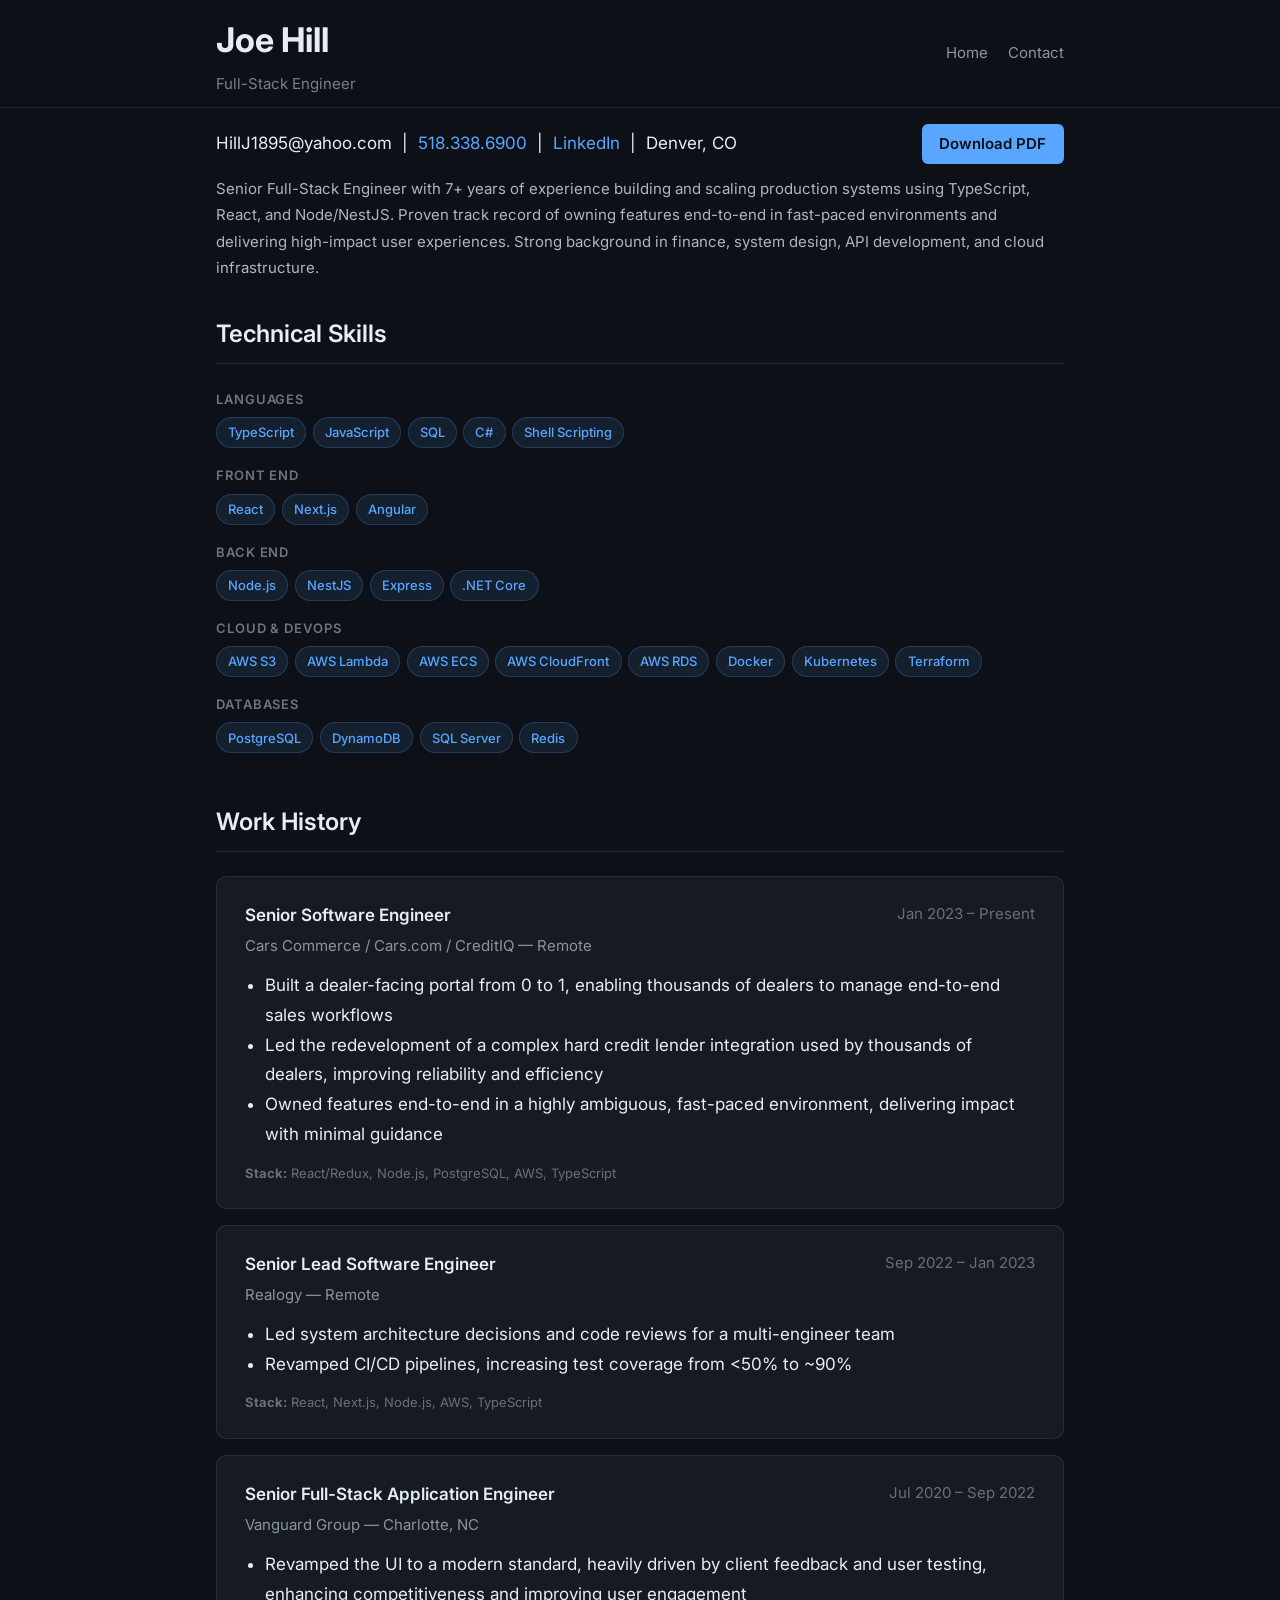
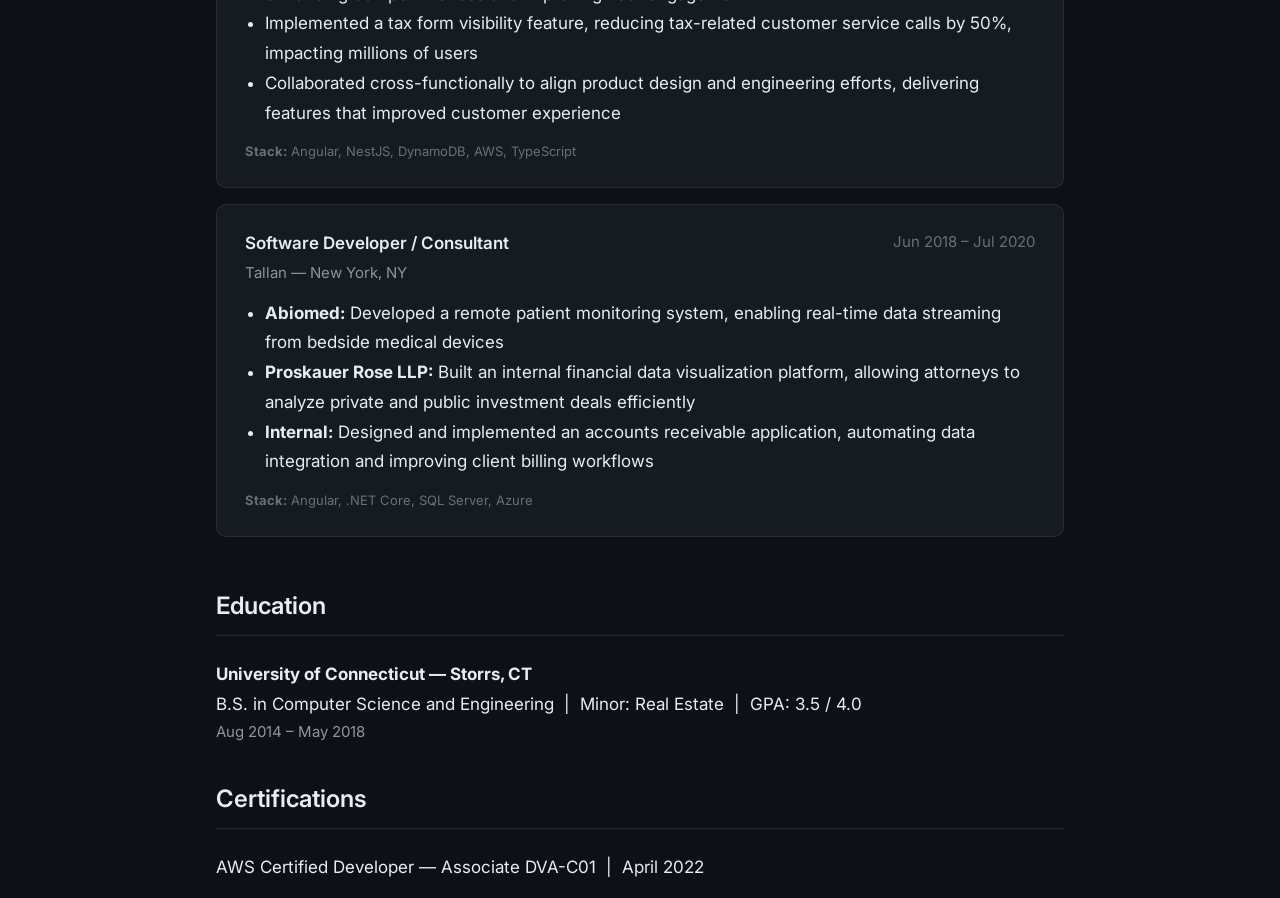
==== commit ea792a1d: "Padding update on resume" ====
--- a/src/pages/resume.html
+++ b/src/pages/resume.html
@@ -1,194 +1,290 @@
-<!DOCTYPE html>
+<!doctype html>
 <html lang="en">
-<head>
-  <meta charset="UTF-8">
-  <meta name="viewport" content="width=device-width, initial-scale=1.0">
-  <title>Joe Hill — Resume</title>
-  <meta name="author" content="Joe Hill">
-  <meta property="og:title" content="Joe Hill — Resume">
-  <meta property="og:description" content="Senior Full-Stack Engineer — TypeScript, React, Node.js, AWS">
-  <meta property="og:url" content="https://joe-hill.me/pages/resume.html">
-  <meta property="og:type" content="website">
-
-  <link rel="preconnect" href="https://fonts.googleapis.com">
-  <link rel="preconnect" href="https://fonts.gstatic.com" crossorigin>
-  <link href="https://fonts.googleapis.com/css2?family=Inter:wght@300;400;500;600;700&display=swap" rel="stylesheet">
-  <link rel="icon" href="../assets/icons/favicon.svg" type="image/svg+xml">
-  <link rel="stylesheet" href="../index.css">
-</head>
-<body>
-
-  <!--ENV_BANNER-->
-
-  <header class="position-sticky top-0 z-index-1000 header">
-    <div class="d-flex justify-content-between align-items-center mx-auto header-content">
-      <div>
-        <div class="text-xl font-weight-bold">Joe Hill</div>
-        <div class="header-subtitle">Full-Stack Engineer</div>
+  <head>
+    <meta charset="UTF-8" />
+    <meta name="viewport" content="width=device-width, initial-scale=1.0" />
+    <title>Joe Hill — Resume</title>
+    <meta name="author" content="Joe Hill" />
+    <meta property="og:title" content="Joe Hill — Resume" />
+    <meta
+      property="og:description"
+      content="Senior Full-Stack Engineer — TypeScript, React, Node.js, AWS"
+    />
+    <meta property="og:url" content="https://joe-hill.me/pages/resume.html" />
+    <meta property="og:type" content="website" />
+
+    <link rel="preconnect" href="https://fonts.googleapis.com" />
+    <link rel="preconnect" href="https://fonts.gstatic.com" crossorigin />
+    <link
+      href="https://fonts.googleapis.com/css2?family=Inter:wght@300;400;500;600;700&display=swap"
+      rel="stylesheet"
+    />
+    <link rel="icon" href="../assets/icons/favicon.svg" type="image/svg+xml" />
+    <link rel="stylesheet" href="../index.css" />
+  </head>
+  <body>
+    <!--ENV_BANNER-->
+
+    <header class="position-sticky top-0 z-index-1000 header">
+      <div
+        class="d-flex justify-content-between align-items-center mx-auto header-content"
+      >
+        <div>
+          <div class="text-xl font-weight-bold">Joe Hill</div>
+          <div class="header-subtitle">Full-Stack Engineer</div>
+        </div>
+        <nav class="d-flex align-items-center" style="gap: 1.25rem">
+          <ul
+            class="d-flex align-items-center list-style-none"
+            style="gap: 1.25rem"
+          >
+            <li><a href="../index.html" class="nav-link">Home</a></li>
+            <li>
+              <a href="mailto:HillJ1895@yahoo.com" class="nav-link">Contact</a>
+            </li>
+          </ul>
+        </nav>
       </div>
-      <nav class="d-flex align-items-center" style="gap: 1.25rem">
-        <ul class="d-flex align-items-center list-style-none" style="gap: 1.25rem">
-          <li><a href="../index.html" class="nav-link">Home</a></li>
-          <li><a href="mailto:HillJ1895@yahoo.com" class="nav-link">Contact</a></li>
-        </ul>
-      </nav>
-    </div>
-  </header>
-
-  <main class="container py-3">
-
-    <!-- Contact -->
-    <section class="fade-in mb-2">
-      <div class="d-flex justify-content-between align-items-center flex-wrap" style="gap: 0.75rem; margin-bottom: 0.75rem">
-        <p>HillJ1895@yahoo.com &nbsp;|&nbsp; <a href="tel:5183386900">518.338.6900</a> &nbsp;|&nbsp; <a href="https://www.linkedin.com/in/joseph-r-hill/" target="_blank">LinkedIn</a> &nbsp;|&nbsp; Denver, CO</p>
-        <a href="../assets/joe-hill-resume.pdf" download="Joe Hill - Resume.pdf" class="btn-primary" style="white-space: nowrap">Download PDF</a>
-      </div>
-      <p class="mt-1" style="opacity: 0.75; font-size: var(--font-size-sm);">Senior Full-Stack Engineer with 7+ years of experience building and scaling production systems using TypeScript, React, and Node/NestJS. Proven track record of owning features end-to-end in fast-paced environments and delivering high-impact user experiences. Strong background in finance, system design, API development, and cloud infrastructure.</p>
-    </section>
-
-    <!-- Skills -->
-    <section class="py-2 fade-in">
-      <div class="section-title">Technical Skills</div>
-
-      <div class="badge-group">
-        <div class="badge-group-label">Languages</div>
-        <div class="badge-list">
-          <span class="badge">TypeScript</span>
-          <span class="badge">JavaScript</span>
-          <span class="badge">SQL</span>
-          <span class="badge">C#</span>
-          <span class="badge">Shell Scripting</span>
-        </div>
-      </div>
-
-      <div class="badge-group">
-        <div class="badge-group-label">Front End</div>
-        <div class="badge-list">
-          <span class="badge">React</span>
-          <span class="badge">Next.js</span>
-          <span class="badge">Angular</span>
-        </div>
-      </div>
-
-      <div class="badge-group">
-        <div class="badge-group-label">Back End</div>
-        <div class="badge-list">
-          <span class="badge">Node.js</span>
-          <span class="badge">NestJS</span>
-          <span class="badge">Express</span>
-          <span class="badge">.NET Core</span>
-        </div>
-      </div>
-
-      <div class="badge-group">
-        <div class="badge-group-label">Cloud &amp; DevOps</div>
-        <div class="badge-list">
-          <span class="badge">AWS S3</span>
-          <span class="badge">AWS Lambda</span>
-          <span class="badge">AWS ECS</span>
-          <span class="badge">AWS CloudFront</span>
-          <span class="badge">AWS RDS</span>
-          <span class="badge">Docker</span>
-          <span class="badge">Kubernetes</span>
-          <span class="badge">Terraform</span>
-        </div>
-      </div>
-
-      <div class="badge-group">
-        <div class="badge-group-label">Databases</div>
-        <div class="badge-list">
-          <span class="badge">PostgreSQL</span>
-          <span class="badge">DynamoDB</span>
-          <span class="badge">SQL Server</span>
-          <span class="badge">Redis</span>
-        </div>
-      </div>
-    </section>
-
-    <!-- Work History -->
-    <section class="py-2 fade-in">
-      <div class="section-title">Work History</div>
-
-      <div class="card">
-        <div class="job-header">
-          <div>
-            <div class="job-title-text">Senior Software Engineer</div>
-            <div class="job-company">Cars Commerce / Cars.com / CreditIQ &mdash; Remote</div>
-          </div>
-          <div class="job-meta">Jan 2023 &ndash; Present</div>
-        </div>
-        <ul>
-          <li>Built a dealer-facing portal from 0 to 1, enabling thousands of dealers to manage end-to-end sales workflows</li>
-          <li>Led the redevelopment of a complex hard credit lender integration used by thousands of dealers, improving reliability and efficiency</li>
-          <li>Owned features end-to-end in a highly ambiguous, fast-paced environment, delivering impact with minimal guidance</li>
-        </ul>
-        <p class="job-stack"><strong>Stack:</strong> React/Redux, Node.js, PostgreSQL, AWS, TypeScript</p>
-      </div>
-
-      <div class="card">
-        <div class="job-header">
-          <div>
-            <div class="job-title-text">Senior Lead Software Engineer</div>
-            <div class="job-company">Realogy &mdash; Remote</div>
-          </div>
-          <div class="job-meta">Sep 2022 &ndash; Jan 2023</div>
-        </div>
-        <ul>
-          <li>Led system architecture decisions and code reviews for a multi-engineer team</li>
-          <li>Revamped CI/CD pipelines, increasing test coverage from &lt;50% to ~90%</li>
-        </ul>
-        <p class="job-stack"><strong>Stack:</strong> React, Next.js, Node.js, AWS, TypeScript</p>
-      </div>
-
-      <div class="card">
-        <div class="job-header">
-          <div>
-            <div class="job-title-text">Senior Full-Stack Application Engineer</div>
-            <div class="job-company">Vanguard Group &mdash; Charlotte, NC</div>
-          </div>
-          <div class="job-meta">Jul 2020 &ndash; Sep 2022</div>
-        </div>
-        <ul>
-          <li>Revamped the UI to a modern standard, heavily driven by client feedback and user testing, enhancing competitiveness and improving user engagement</li>
-          <li>Implemented a tax form visibility feature, reducing tax-related customer service calls by 50%, impacting millions of users</li>
-          <li>Collaborated cross-functionally to align product design and engineering efforts, delivering features that improved customer experience</li>
-        </ul>
-        <p class="job-stack"><strong>Stack:</strong> Angular, NestJS, DynamoDB, AWS, TypeScript</p>
-      </div>
-
-      <div class="card">
-        <div class="job-header">
-          <div>
-            <div class="job-title-text">Software Developer / Consultant</div>
-            <div class="job-company">Tallan &mdash; New York, NY</div>
-          </div>
-          <div class="job-meta">Jun 2018 &ndash; Jul 2020</div>
-        </div>
-        <ul>
-          <li><strong>Abiomed:</strong> Developed a remote patient monitoring system, enabling real-time data streaming from bedside medical devices</li>
-          <li><strong>Proskauer Rose LLP:</strong> Built an internal financial data visualization platform, allowing attorneys to analyze private and public investment deals efficiently</li>
-          <li><strong>Internal:</strong> Designed and implemented an accounts receivable application, automating data integration and improving client billing workflows</li>
-        </ul>
-        <p class="job-stack"><strong>Stack:</strong> Angular, .NET Core, SQL Server, Azure</p>
-      </div>
-    </section>
-
-    <!-- Education -->
-    <section class="py-2 fade-in">
-      <div class="section-title">Education</div>
-      <p class="font-weight-bold">University of Connecticut &mdash; Storrs, CT</p>
-      <p>B.S. in Computer Science and Engineering &nbsp;|&nbsp; Minor: Real Estate &nbsp;|&nbsp; GPA: 3.5 / 4.0</p>
-      <p style="opacity: 0.6; font-size: var(--font-size-sm)">Aug 2014 &ndash; May 2018</p>
-    </section>
-
-    <!-- Certifications -->
-    <section class="py-2 fade-in">
-      <div class="section-title">Certifications</div>
-      <p>AWS Certified Developer &mdash; Associate DVA-C01 &nbsp;|&nbsp; April 2022</p>
-    </section>
-
-  </main>
-
-  <script src="../index.js"></script>
-</body>
+    </header>
+
+    <main class="container py-3">
+      <!-- Contact -->
+      <section class="fade-in my-2">
+        <div
+          class="d-flex justify-content-between align-items-center flex-wrap"
+          style="gap: 0.75rem; margin-bottom: 0.75rem"
+        >
+          <p>
+            HillJ1895@yahoo.com &nbsp;|&nbsp;
+            <a href="tel:5183386900">518.338.6900</a> &nbsp;|&nbsp;
+            <a href="https://www.linkedin.com/in/joseph-r-hill/" target="_blank"
+              >LinkedIn</a
+            >
+            &nbsp;|&nbsp; Denver, CO
+          </p>
+          <a
+            href="../assets/joe-hill-resume.pdf"
+            download="Joe Hill - Resume.pdf"
+            class="btn-primary"
+            style="white-space: nowrap"
+            >Download PDF</a
+          >
+        </div>
+        <p class="mt-1" style="opacity: 0.75; font-size: var(--font-size-sm)">
+          Senior Full-Stack Engineer with 7+ years of experience building and
+          scaling production systems using TypeScript, React, and Node/NestJS.
+          Proven track record of owning features end-to-end in fast-paced
+          environments and delivering high-impact user experiences. Strong
+          background in finance, system design, API development, and cloud
+          infrastructure.
+        </p>
+      </section>
+
+      <!-- Skills -->
+      <section class="py-2 fade-in">
+        <div class="section-title">Technical Skills</div>
+
+        <div class="badge-group">
+          <div class="badge-group-label">Languages</div>
+          <div class="badge-list">
+            <span class="badge">TypeScript</span>
+            <span class="badge">JavaScript</span>
+            <span class="badge">SQL</span>
+            <span class="badge">C#</span>
+            <span class="badge">Shell Scripting</span>
+          </div>
+        </div>
+
+        <div class="badge-group">
+          <div class="badge-group-label">Front End</div>
+          <div class="badge-list">
+            <span class="badge">React</span>
+            <span class="badge">Next.js</span>
+            <span class="badge">Angular</span>
+          </div>
+        </div>
+
+        <div class="badge-group">
+          <div class="badge-group-label">Back End</div>
+          <div class="badge-list">
+            <span class="badge">Node.js</span>
+            <span class="badge">NestJS</span>
+            <span class="badge">Express</span>
+            <span class="badge">.NET Core</span>
+          </div>
+        </div>
+
+        <div class="badge-group">
+          <div class="badge-group-label">Cloud &amp; DevOps</div>
+          <div class="badge-list">
+            <span class="badge">AWS S3</span>
+            <span class="badge">AWS Lambda</span>
+            <span class="badge">AWS ECS</span>
+            <span class="badge">AWS CloudFront</span>
+            <span class="badge">AWS RDS</span>
+            <span class="badge">Docker</span>
+            <span class="badge">Kubernetes</span>
+            <span class="badge">Terraform</span>
+          </div>
+        </div>
+
+        <div class="badge-group">
+          <div class="badge-group-label">Databases</div>
+          <div class="badge-list">
+            <span class="badge">PostgreSQL</span>
+            <span class="badge">DynamoDB</span>
+            <span class="badge">SQL Server</span>
+            <span class="badge">Redis</span>
+          </div>
+        </div>
+      </section>
+
+      <!-- Work History -->
+      <section class="py-2 fade-in">
+        <div class="section-title">Work History</div>
+
+        <div class="card">
+          <div class="job-header">
+            <div>
+              <div class="job-title-text">Senior Software Engineer</div>
+              <div class="job-company">
+                Cars Commerce / Cars.com / CreditIQ &mdash; Remote
+              </div>
+            </div>
+            <div class="job-meta">Jan 2023 &ndash; Present</div>
+          </div>
+          <ul>
+            <li>
+              Built a dealer-facing portal from 0 to 1, enabling thousands of
+              dealers to manage end-to-end sales workflows
+            </li>
+            <li>
+              Led the redevelopment of a complex hard credit lender integration
+              used by thousands of dealers, improving reliability and efficiency
+            </li>
+            <li>
+              Owned features end-to-end in a highly ambiguous, fast-paced
+              environment, delivering impact with minimal guidance
+            </li>
+          </ul>
+          <p class="job-stack">
+            <strong>Stack:</strong> React/Redux, Node.js, PostgreSQL, AWS,
+            TypeScript
+          </p>
+        </div>
+
+        <div class="card">
+          <div class="job-header">
+            <div>
+              <div class="job-title-text">Senior Lead Software Engineer</div>
+              <div class="job-company">Realogy &mdash; Remote</div>
+            </div>
+            <div class="job-meta">Sep 2022 &ndash; Jan 2023</div>
+          </div>
+          <ul>
+            <li>
+              Led system architecture decisions and code reviews for a
+              multi-engineer team
+            </li>
+            <li>
+              Revamped CI/CD pipelines, increasing test coverage from &lt;50% to
+              ~90%
+            </li>
+          </ul>
+          <p class="job-stack">
+            <strong>Stack:</strong> React, Next.js, Node.js, AWS, TypeScript
+          </p>
+        </div>
+
+        <div class="card">
+          <div class="job-header">
+            <div>
+              <div class="job-title-text">
+                Senior Full-Stack Application Engineer
+              </div>
+              <div class="job-company">
+                Vanguard Group &mdash; Charlotte, NC
+              </div>
+            </div>
+            <div class="job-meta">Jul 2020 &ndash; Sep 2022</div>
+          </div>
+          <ul>
+            <li>
+              Revamped the UI to a modern standard, heavily driven by client
+              feedback and user testing, enhancing competitiveness and improving
+              user engagement
+            </li>
+            <li>
+              Implemented a tax form visibility feature, reducing tax-related
+              customer service calls by 50%, impacting millions of users
+            </li>
+            <li>
+              Collaborated cross-functionally to align product design and
+              engineering efforts, delivering features that improved customer
+              experience
+            </li>
+          </ul>
+          <p class="job-stack">
+            <strong>Stack:</strong> Angular, NestJS, DynamoDB, AWS, TypeScript
+          </p>
+        </div>
+
+        <div class="card">
+          <div class="job-header">
+            <div>
+              <div class="job-title-text">Software Developer / Consultant</div>
+              <div class="job-company">Tallan &mdash; New York, NY</div>
+            </div>
+            <div class="job-meta">Jun 2018 &ndash; Jul 2020</div>
+          </div>
+          <ul>
+            <li>
+              <strong>Abiomed:</strong> Developed a remote patient monitoring
+              system, enabling real-time data streaming from bedside medical
+              devices
+            </li>
+            <li>
+              <strong>Proskauer Rose LLP:</strong> Built an internal financial
+              data visualization platform, allowing attorneys to analyze private
+              and public investment deals efficiently
+            </li>
+            <li>
+              <strong>Internal:</strong> Designed and implemented an accounts
+              receivable application, automating data integration and improving
+              client billing workflows
+            </li>
+          </ul>
+          <p class="job-stack">
+            <strong>Stack:</strong> Angular, .NET Core, SQL Server, Azure
+          </p>
+        </div>
+      </section>
+
+      <!-- Education -->
+      <section class="py-2 fade-in">
+        <div class="section-title">Education</div>
+        <p class="font-weight-bold">
+          University of Connecticut &mdash; Storrs, CT
+        </p>
+        <p>
+          B.S. in Computer Science and Engineering &nbsp;|&nbsp; Minor: Real
+          Estate &nbsp;|&nbsp; GPA: 3.5 / 4.0
+        </p>
+        <p style="opacity: 0.6; font-size: var(--font-size-sm)">
+          Aug 2014 &ndash; May 2018
+        </p>
+      </section>
+
+      <!-- Certifications -->
+      <section class="py-2 fade-in">
+        <div class="section-title">Certifications</div>
+        <p>
+          AWS Certified Developer &mdash; Associate DVA-C01 &nbsp;|&nbsp; April
+          2022
+        </p>
+      </section>
+    </main>
+
+    <script src="../index.js"></script>
+  </body>
 </html>
--- a/src/index.css
+++ b/src/index.css
@@ -13,7 +13,7 @@
   font-family: 'Inter', sans-serif;
   font-size: var(--font-size-md);
   font-weight: var(--font-weight-normal);
-  line-height: 1.6;
+  line-height: 1.75;
   background-color: var(--background-dark);
   color: var(--text-dark);
 }
@@ -31,9 +31,9 @@
 
 /*#region Environment Banner*/
 .env-banner {
-  background-color: rgba(96, 165, 250, 0.15);
+  background-color: rgba(88, 166, 255, 0.1);
   color: var(--text-dark);
-  border-bottom: 1px solid rgba(96, 165, 250, 0.25);
+  border-bottom: 1px solid rgba(88, 166, 255, 0.18);
   text-align: center;
   padding: 0.35rem 1rem;
   font-size: var(--font-size-sm);
@@ -48,7 +48,7 @@
 /*#region Header*/
 .header {
   background: var(--background-dark);
-  border-bottom: 1px solid rgba(255, 255, 255, 0.06);
+  border-bottom: 1px solid rgba(255, 255, 255, 0.08);
 }
 .header-content {
   max-width: var(--container-max-width);
@@ -76,9 +76,10 @@
 /*#region Profile Section*/
 .profile-section {
   display: flex;
-  gap: 2rem;
+  gap: 2.5rem;
   align-items: flex-start;
-  margin-bottom: 2rem;
+  margin-top: 1rem;
+  margin-bottom: 2.5rem;
 }
 .profile-text {
   flex: 1;
@@ -88,7 +89,7 @@
   height: 180px;
   border-radius: 50%;
   object-fit: cover;
-  border: 2px solid rgba(96, 165, 250, 0.4);
+  border: 2px solid rgba(88, 166, 255, 0.35);
   flex-shrink: 0;
 }
 @media (max-width: 576px) {
@@ -109,7 +110,7 @@
   display: inline-block;
   padding: 0.45rem 1.1rem;
   background-color: var(--color-primary);
-  color: #0f172a;
+  color: #0d1117;
   border-radius: 6px;
   font-size: var(--font-size-sm);
   font-weight: var(--font-weight-semibold);
@@ -148,9 +149,9 @@
 .section-title {
   font-size: var(--font-size-lg);
   font-weight: var(--font-weight-semibold);
-  padding-bottom: 0.4rem;
-  margin-bottom: 1.25rem;
-  border-bottom: 1px solid rgba(255, 255, 255, 0.08);
+  padding-bottom: 0.5rem;
+  margin-bottom: 1.5rem;
+  border-bottom: 1px solid rgba(255, 255, 255, 0.1);
 }
 /*#endregion Section*/
 
@@ -177,24 +178,23 @@
   border-radius: 999px;
   font-size: var(--font-size-xs);
   font-weight: 500;
-  background-color: rgba(96, 165, 250, 0.1);
+  background-color: rgba(88, 166, 255, 0.1);
   color: var(--color-primary);
-  border: 1px solid rgba(96, 165, 250, 0.2);
+  border: 1px solid rgba(88, 166, 255, 0.22);
 }
 /*#endregion Skill Badges*/
 
 /*#region Work Cards*/
 .card {
-  background-color: rgba(255, 255, 255, 0.03);
-  border: 1px solid rgba(255, 255, 255, 0.07);
+  background-color: var(--background-surface);
+  border: 1px solid rgba(255, 255, 255, 0.08);
   border-radius: 10px;
-  padding: 1.25rem;
+  padding: 1.5rem 1.75rem;
   margin-bottom: 1rem;
   transition: border-color 0.2s, background-color 0.2s;
 }
 .card:hover {
-  background-color: rgba(255, 255, 255, 0.05);
-  border-color: rgba(96, 165, 250, 0.3);
+  border-color: rgba(88, 166, 255, 0.4);
 }
 .job-header {
   display: flex;
@@ -209,20 +209,22 @@
   font-size: var(--font-size-md);
 }
 .job-company {
-  opacity: 0.6;
+  color: var(--text-muted);
   font-size: var(--font-size-sm);
   margin-top: 0.1rem;
 }
 .job-meta {
   text-align: right;
   font-size: var(--font-size-sm);
-  opacity: 0.4;
+  color: var(--text-muted);
+  opacity: 0.7;
   flex-shrink: 0;
 }
 .job-stack {
   margin-top: 0.75rem;
   font-size: var(--font-size-xs);
-  opacity: 0.45;
+  color: var(--text-muted);
+  opacity: 0.7;
 }
 /*#endregion Work Cards*/
 
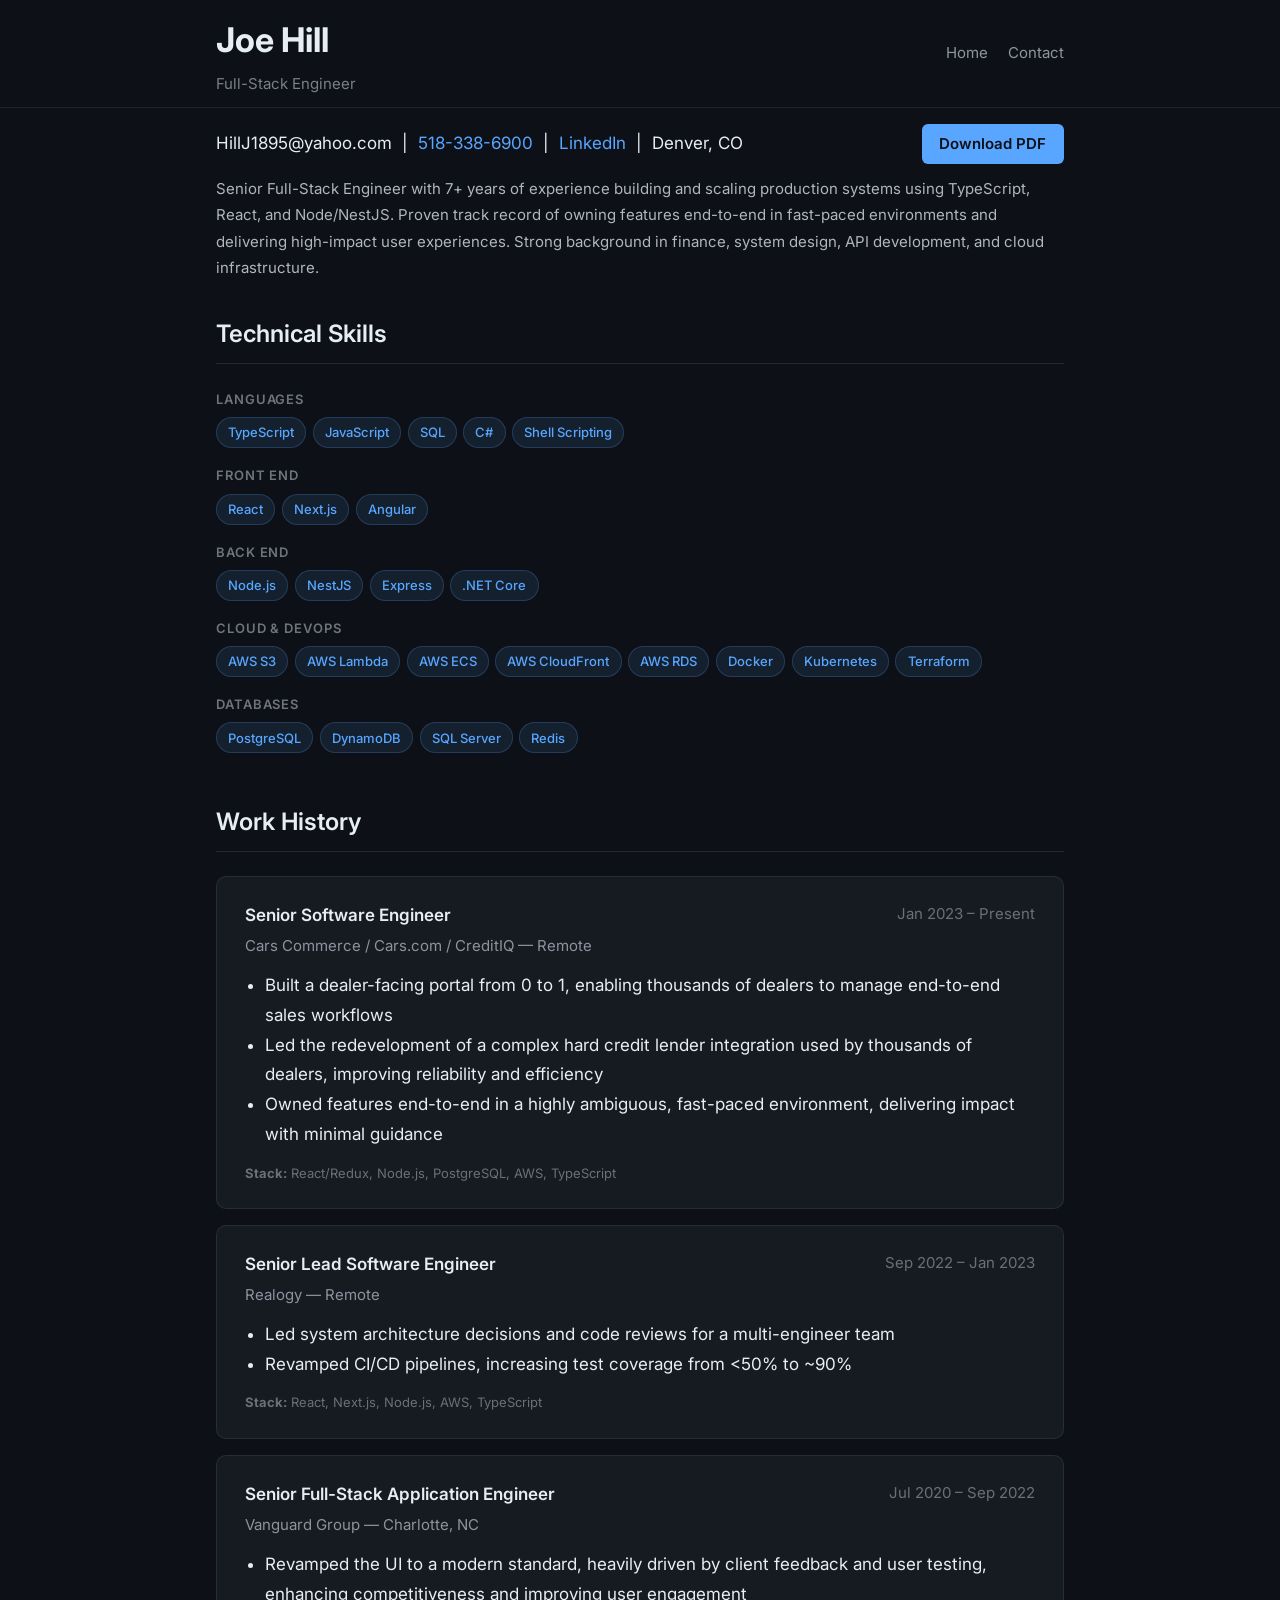
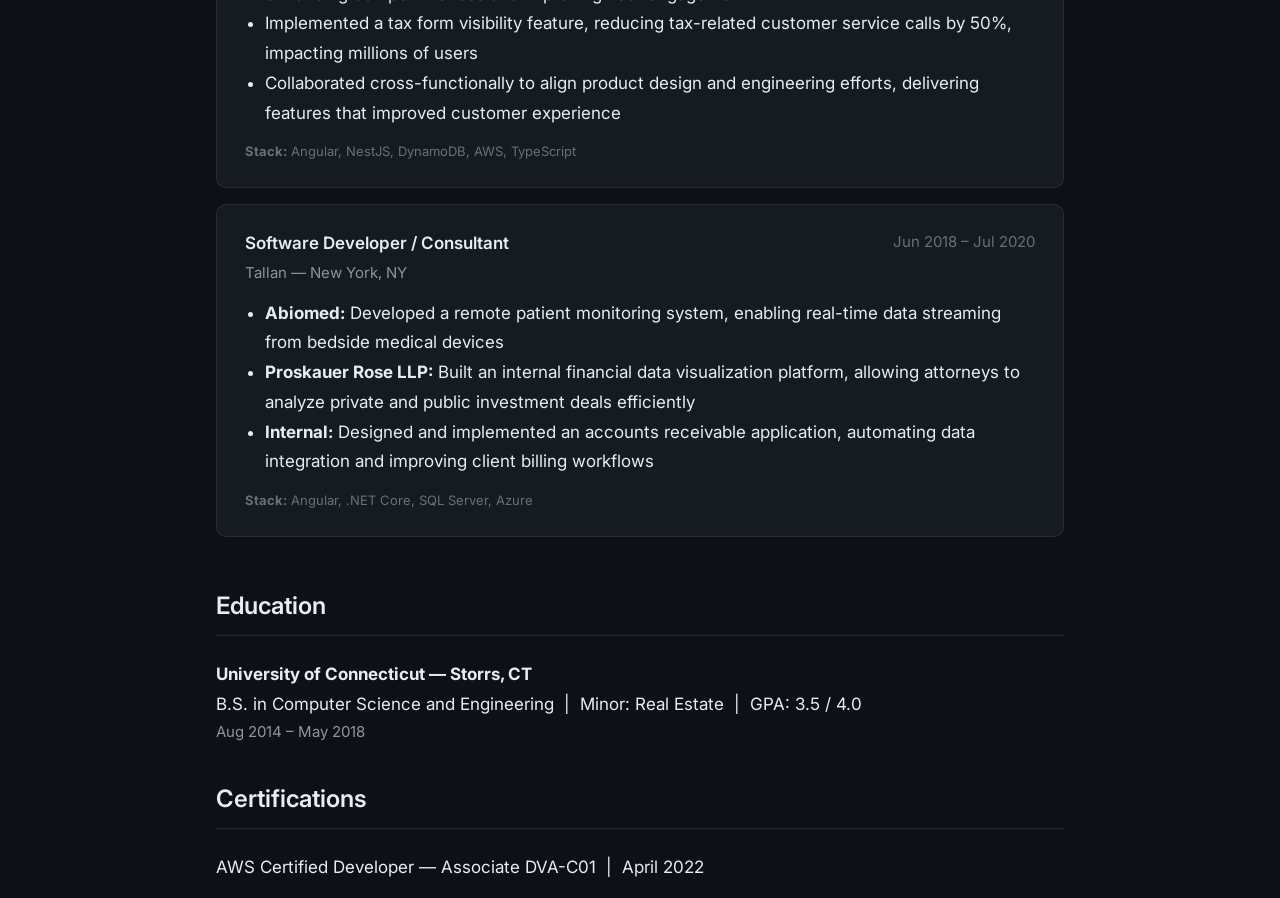
==== commit 8b71b794: "Phone number formatting" ====
--- a/src/pages/resume.html
+++ b/src/pages/resume.html
@@ -56,7 +56,7 @@
         >
           <p>
             HillJ1895@yahoo.com &nbsp;|&nbsp;
-            <a href="tel:5183386900">518.338.6900</a> &nbsp;|&nbsp;
+            <a href="tel:5183386900">518-338-6900</a> &nbsp;|&nbsp;
             <a href="https://www.linkedin.com/in/joseph-r-hill/" target="_blank"
               >LinkedIn</a
             >
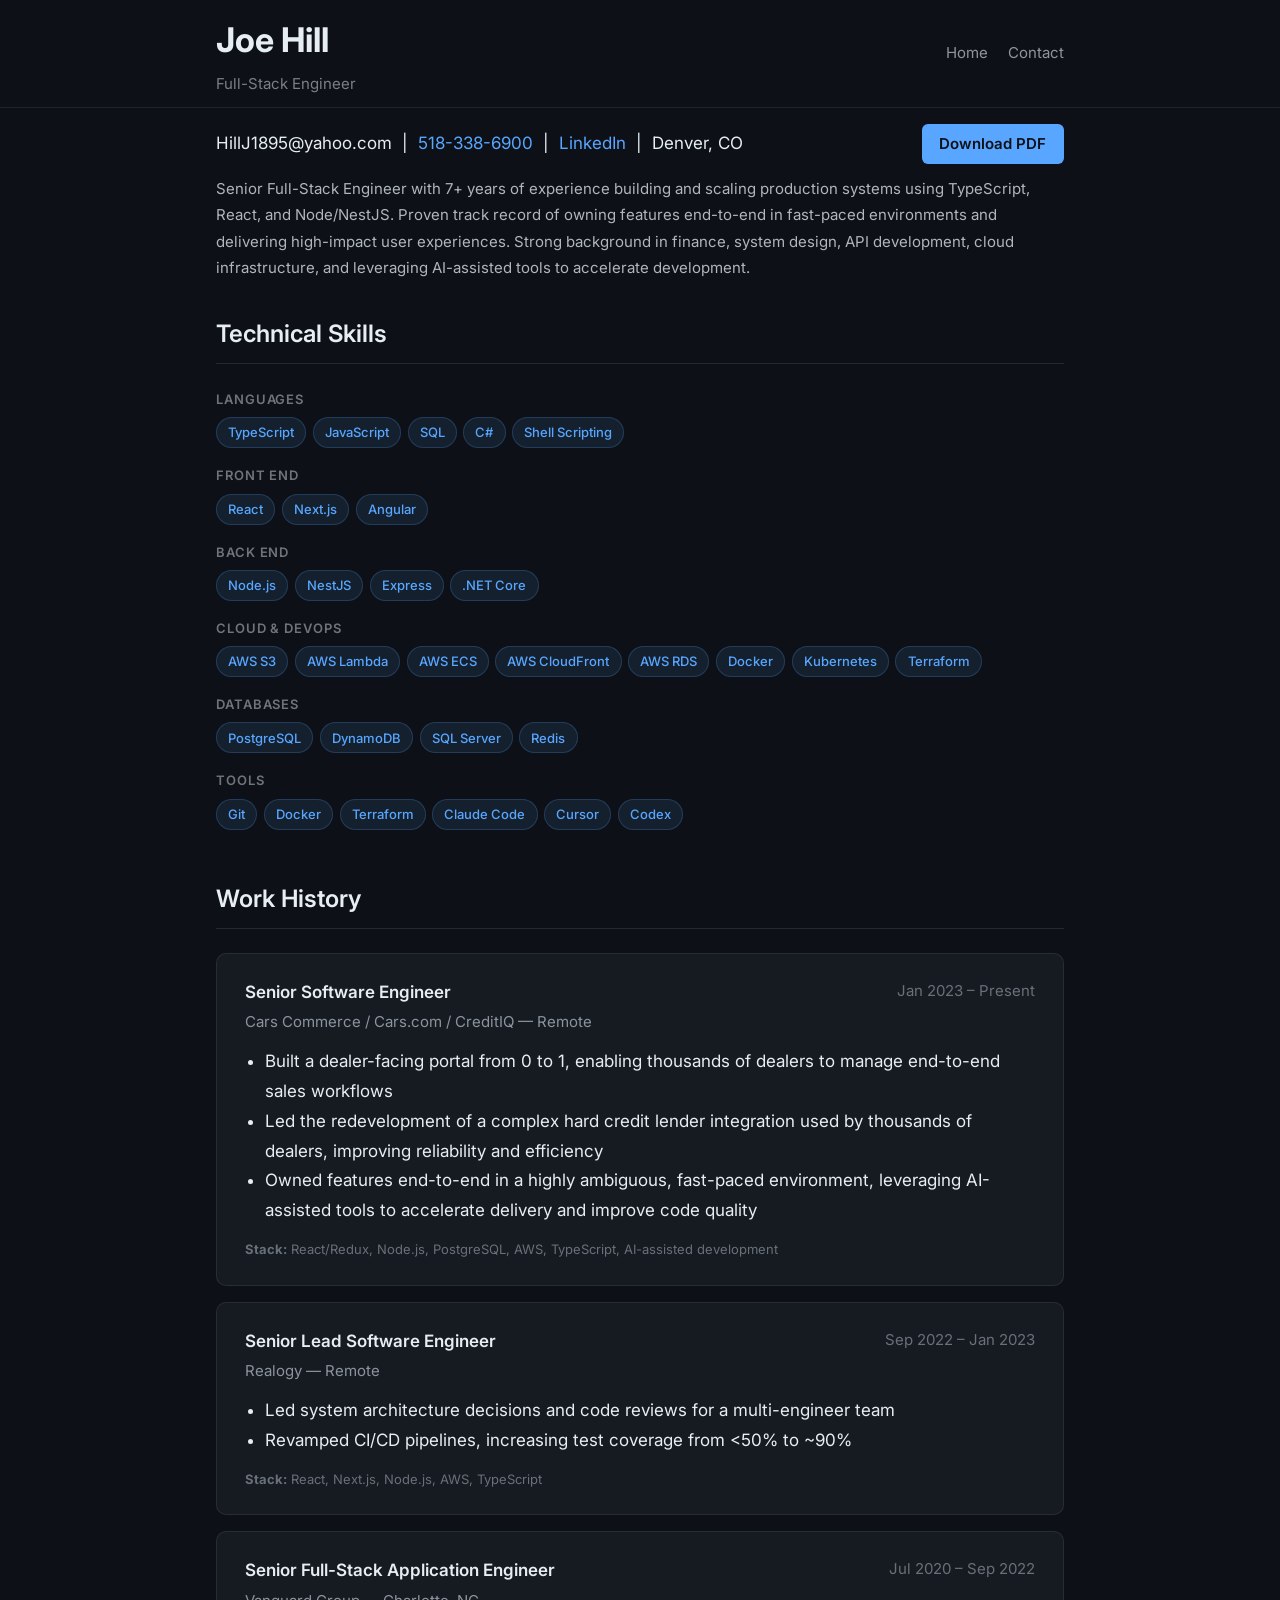
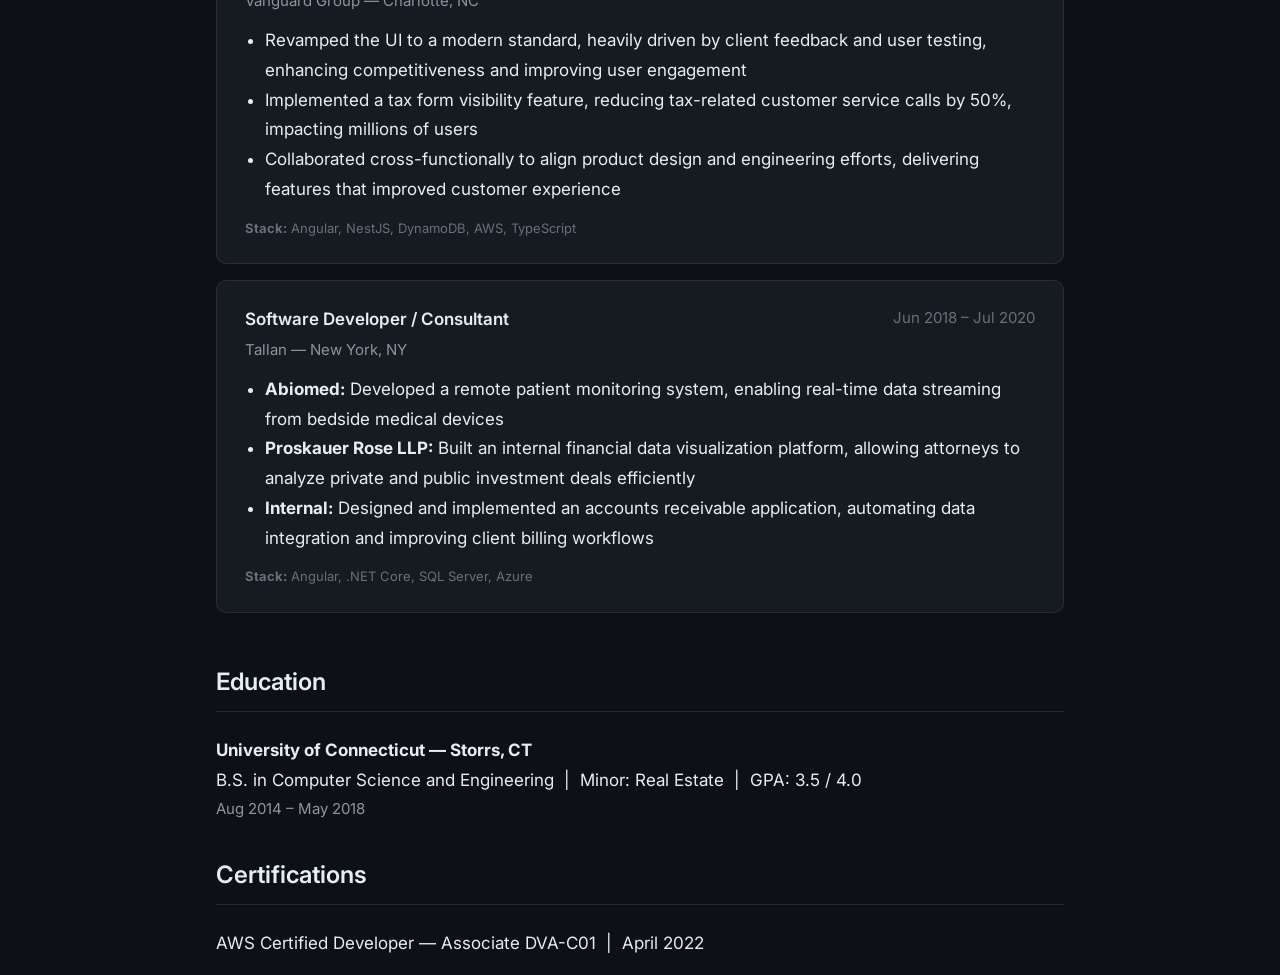
==== commit d5c5b137: "Resume updates" ====
--- a/src/pages/resume.html
+++ b/src/pages/resume.html
@@ -75,8 +75,9 @@
           scaling production systems using TypeScript, React, and Node/NestJS.
           Proven track record of owning features end-to-end in fast-paced
           environments and delivering high-impact user experiences. Strong
-          background in finance, system design, API development, and cloud
-          infrastructure.
+          background in finance, system design, API development, cloud
+          infrastructure, and leveraging AI-assisted tools to accelerate
+          development.
         </p>
       </section>
 
@@ -135,6 +136,18 @@
             <span class="badge">DynamoDB</span>
             <span class="badge">SQL Server</span>
             <span class="badge">Redis</span>
+          </div>
+        </div>
+
+        <div class="badge-group">
+          <div class="badge-group-label">Tools</div>
+          <div class="badge-list">
+            <span class="badge">Git</span>
+            <span class="badge">Docker</span>
+            <span class="badge">Terraform</span>
+            <span class="badge">Claude Code</span>
+            <span class="badge">Cursor</span>
+            <span class="badge">Codex</span>
           </div>
         </div>
       </section>
@@ -164,12 +177,13 @@
             </li>
             <li>
               Owned features end-to-end in a highly ambiguous, fast-paced
-              environment, delivering impact with minimal guidance
+              environment, leveraging AI-assisted tools to accelerate delivery
+              and improve code quality
             </li>
           </ul>
           <p class="job-stack">
             <strong>Stack:</strong> React/Redux, Node.js, PostgreSQL, AWS,
-            TypeScript
+            TypeScript, AI-assisted development
           </p>
         </div>
 
